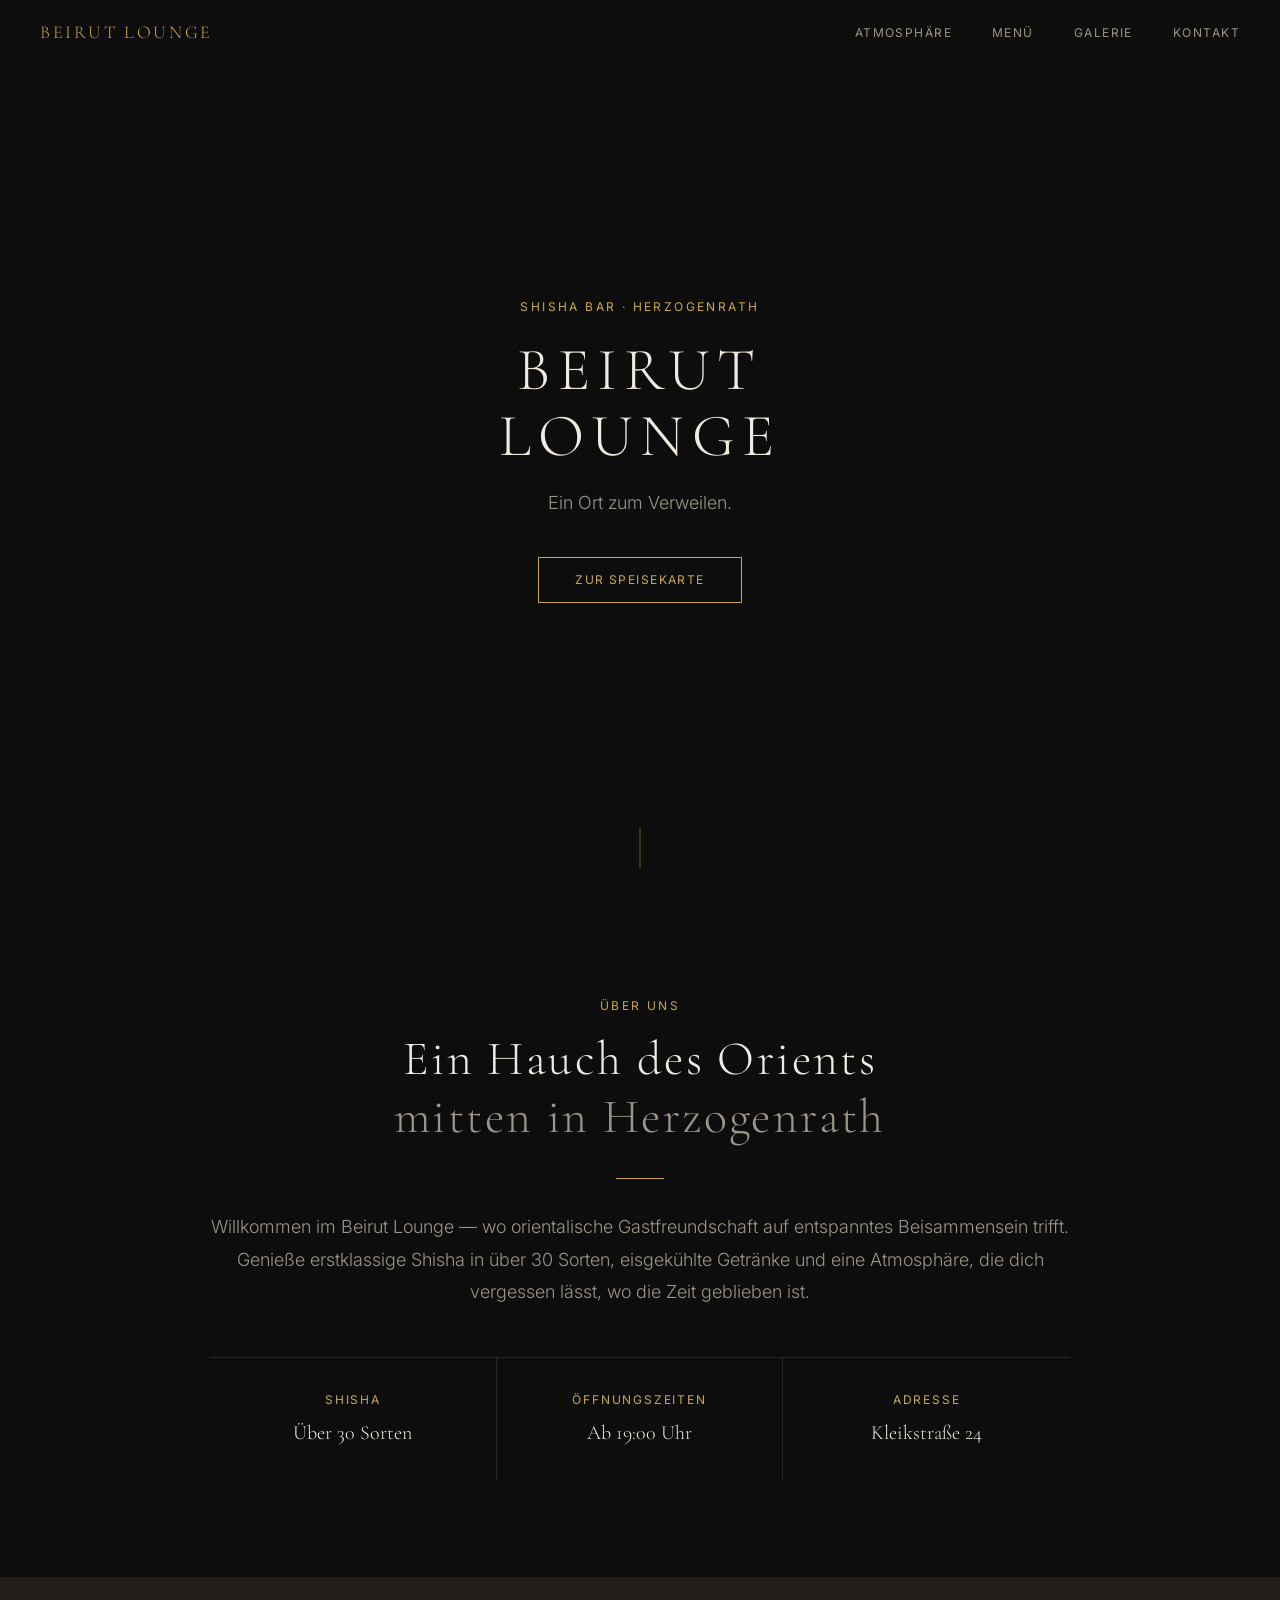
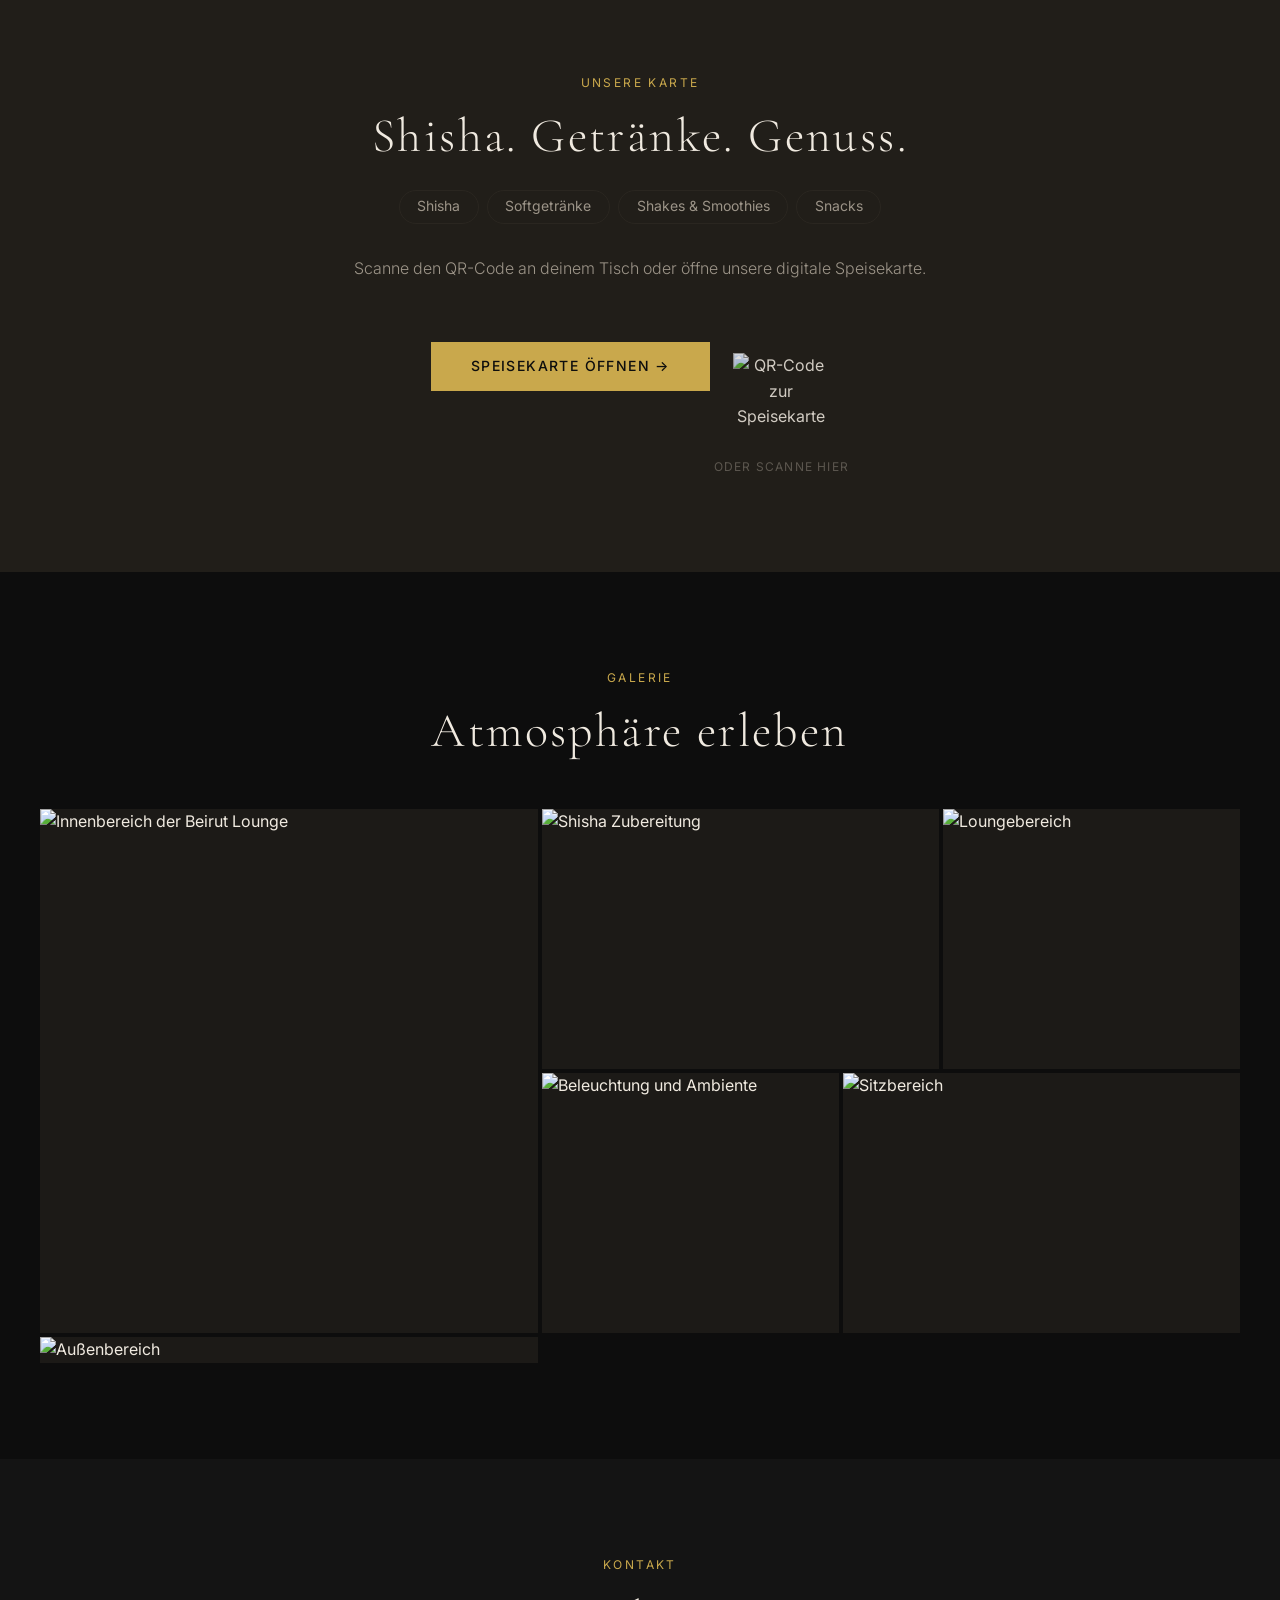
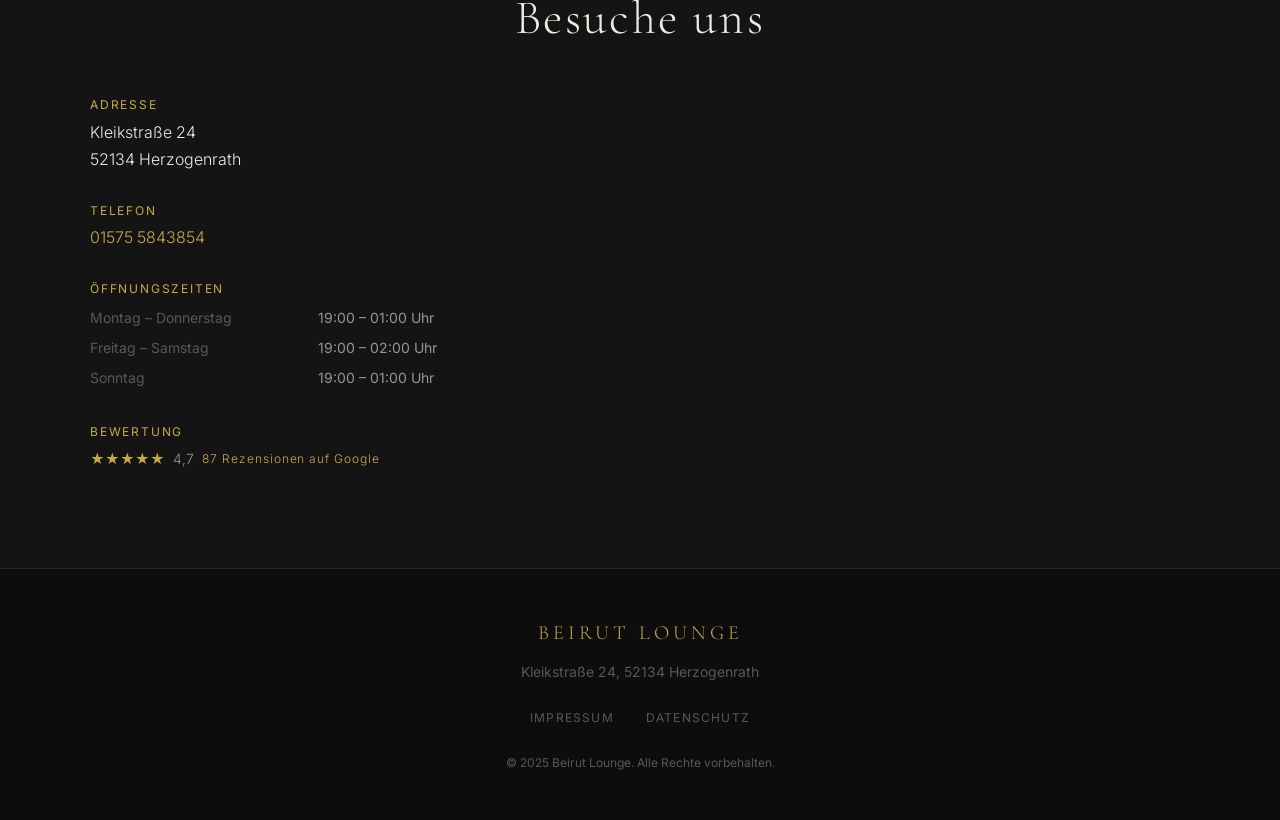
==== index.html @ f6200b84 "Initial commit: Beirut Lounge website" ====
<!DOCTYPE html>
<html lang="de">
<head>
  <meta charset="UTF-8">
  <meta name="viewport" content="width=device-width, initial-scale=1.0">
  <title>Beirut Lounge — Shisha Bar Herzogenrath</title>
  <meta name="description" content="Beirut Lounge — Deine Shisha Bar in Herzogenrath. Orientalische Atmosphäre, über 30 Shisha-Sorten. Ab 19:00 Uhr geöffnet.">

  <!-- Open Graph -->
  <meta property="og:title" content="Beirut Lounge — Shisha Bar Herzogenrath">
  <meta property="og:description" content="Orientalische Atmosphäre, Premium Shisha, kalte Getränke. Kleikstraße 24, Herzogenrath.">
  <meta property="og:type" content="website">
  <meta property="og:image" content="assets/images/hero-bg.jpg">

  <!-- Fonts -->
  <link rel="preconnect" href="https://fonts.googleapis.com">
  <link rel="preconnect" href="https://fonts.gstatic.com" crossorigin>
  <link href="https://fonts.googleapis.com/css2?family=Cormorant+Garamond:ital,wght@0,300;0,400;0,600;1,300&family=Inter:wght@300;400;500&display=swap" rel="stylesheet">

  <link rel="stylesheet" href="assets/css/main.css">
</head>
<body>

  <!-- ─── NAVIGATION ─── -->
  <nav class="nav" aria-label="Hauptnavigation">
    <a href="#" class="nav__logo" aria-label="Beirut Lounge – Startseite">Beirut Lounge</a>

    <ul class="nav__links" role="list">
      <li><a href="#atmosphaere">Atmosphäre</a></li>
      <li><a href="#menu-preview">Menü</a></li>
      <li><a href="#galerie">Galerie</a></li>
      <li><a href="#kontakt">Kontakt</a></li>
    </ul>

    <button class="nav__hamburger" aria-label="Menü öffnen" aria-expanded="false">
      <span></span>
      <span></span>
      <span></span>
    </button>
  </nav>

  <!-- Mobile overlay -->
  <div class="nav__overlay" role="dialog" aria-modal="true" aria-label="Navigation">
    <a href="#atmosphaere">Atmosphäre</a>
    <a href="#menu-preview">Menü</a>
    <a href="#galerie">Galerie</a>
    <a href="#kontakt">Kontakt</a>
  </div>

  <main>

    <!-- ─── HERO ─── -->
    <section id="hero" class="hero" aria-label="Willkommen">
      <div class="hero__bg" role="img" aria-label="Atmosphärisches Foto der Beirut Lounge"></div>
      <div class="hero__overlay"></div>

      <div class="hero__content">
        <span class="hero__label">Shisha Bar &middot; Herzogenrath</span>
        <h1 class="hero__title">Beirut<br>Lounge</h1>
        <p class="hero__tagline">Ein Ort zum Verweilen.</p>
        <a href="menu.html" class="btn-ghost">Zur Speisekarte</a>
      </div>

      <div class="hero__scroll" aria-hidden="true"></div>
    </section>

    <!-- ─── ATMOSPHÄRE ─── -->
    <section id="atmosphaere" aria-labelledby="atm-heading">
      <div class="atmosphaere">
        <span class="section-label reveal">Über uns</span>
        <h2 class="section-title reveal" id="atm-heading">
          Ein Hauch des Orients<br>
          <span style="font-weight:300; color: var(--text-secondary);">mitten in Herzogenrath</span>
        </h2>
        <div class="gold-rule reveal"></div>
        <p class="atmosphaere__text reveal">
          Willkommen im Beirut Lounge — wo orientalische Gastfreundschaft auf entspanntes Beisammensein trifft.
          Genieße erstklassige Shisha in über 30 Sorten, eisgekühlte Getränke und eine Atmosphäre,
          die dich vergessen lässt, wo die Zeit geblieben ist.
        </p>

        <div class="pillars">
          <div class="pillar reveal">
            <p class="pillar__title">Shisha</p>
            <p class="pillar__value">Über 30 Sorten</p>
          </div>
          <div class="pillar reveal">
            <p class="pillar__title">Öffnungszeiten</p>
            <p class="pillar__value">Ab 19:00 Uhr</p>
          </div>
          <div class="pillar reveal">
            <p class="pillar__title">Adresse</p>
            <p class="pillar__value">Kleikstraße 24</p>
          </div>
        </div>
      </div>
    </section>

    <!-- ─── MENU PREVIEW ─── -->
    <section id="menu-preview" class="menu-preview" aria-labelledby="menu-heading">
      <span class="section-label reveal">Unsere Karte</span>
      <h2 class="section-title reveal" id="menu-heading">Shisha. Getränke. Genuss.</h2>

      <div class="menu-preview__pills reveal" aria-label="Kategorien">
        <span class="pill">Shisha</span>
        <span class="pill">Softgetränke</span>
        <span class="pill">Shakes &amp; Smoothies</span>
        <span class="pill">Snacks</span>
      </div>

      <p class="menu-preview__sub reveal">
        Scanne den QR-Code an deinem Tisch oder öffne unsere digitale Speisekarte.
      </p>

      <a href="menu.html" class="btn-gold reveal">Speisekarte öffnen &rarr;</a>

      <div class="menu-preview__qr reveal" aria-label="QR-Code zur Speisekarte">
        <img src="qr/menu-qr.png" alt="QR-Code zur Speisekarte" width="96" height="96">
        <span>Oder scanne hier</span>
      </div>
    </section>

    <!-- ─── GALERIE ─── -->
    <section id="galerie" class="galerie" aria-labelledby="gal-heading">
      <span class="section-label reveal">Galerie</span>
      <h2 class="section-title reveal" id="gal-heading">Atmosphäre erleben</h2>

      <div class="gallery-grid reveal">
        <div class="gallery-item">
          <img src="assets/images/gallery-1.jpg" alt="Innenbereich der Beirut Lounge" loading="lazy">
        </div>
        <div class="gallery-item">
          <img src="assets/images/gallery-2.jpg" alt="Shisha Zubereitung" loading="lazy">
        </div>
        <div class="gallery-item">
          <img src="assets/images/gallery-3.jpg" alt="Loungebereich" loading="lazy">
        </div>
        <div class="gallery-item">
          <img src="assets/images/gallery-4.jpg" alt="Beleuchtung und Ambiente" loading="lazy">
        </div>
        <div class="gallery-item">
          <img src="assets/images/gallery-5.jpg" alt="Sitzbereich" loading="lazy">
        </div>
        <div class="gallery-item">
          <img src="assets/images/gallery-6.jpg" alt="Außenbereich" loading="lazy">
        </div>
      </div>
    </section>

    <!-- ─── KONTAKT ─── -->
    <section id="kontakt" class="kontakt" aria-labelledby="kontakt-heading">
      <span class="section-label reveal">Kontakt</span>
      <h2 class="section-title reveal" id="kontakt-heading">Besuche uns</h2>

      <div class="kontakt__inner">

        <div class="kontakt__info">

          <div class="reveal">
            <p class="kontakt__block-label">Adresse</p>
            <p class="kontakt__block-value">
              Kleikstraße 24<br>
              52134 Herzogenrath
            </p>
          </div>

          <div class="reveal">
            <p class="kontakt__block-label">Telefon</p>
            <p class="kontakt__block-value">
              <a href="tel:+4915758843854">01575 5843854</a>
            </p>
          </div>

          <div class="reveal">
            <p class="kontakt__block-label">Öffnungszeiten</p>
            <table class="kontakt__hours-table" aria-label="Öffnungszeiten">
              <tbody>
                <tr><td>Montag – Donnerstag</td><td>19:00 – 01:00 Uhr</td></tr>
                <tr><td>Freitag – Samstag</td><td>19:00 – 02:00 Uhr</td></tr>
                <tr><td>Sonntag</td><td>19:00 – 01:00 Uhr</td></tr>
              </tbody>
            </table>
          </div>

          <div class="reveal">
            <p class="kontakt__block-label">Bewertung</p>
            <p class="kontakt__block-value">
              <span class="rating-badge">
                <span class="stars">★★★★★</span>
                <span>4,7</span>
                <a href="https://maps.google.com/?q=Beirut+Lounge+Herzogenrath" target="_blank" rel="noopener noreferrer"
                   style="font-size: var(--text-xs); letter-spacing: 0.08em;">
                  87 Rezensionen auf Google
                </a>
              </span>
            </p>
          </div>

        </div>

        <div class="kontakt__map-wrapper reveal" aria-label="Google Maps Karte">
          <iframe
            src="https://maps.google.com/maps?q=Kleikstra%C3%9Fe+24,+52134+Herzogenrath&output=embed&z=16"
            title="Beirut Lounge auf Google Maps"
            allowfullscreen
            loading="lazy"
            referrerpolicy="no-referrer-when-downgrade">
          </iframe>
        </div>

      </div>
    </section>

  </main>

  <!-- ─── FOOTER ─── -->
  <footer>
    <p class="footer__logo">Beirut Lounge</p>
    <p class="footer__address">Kleikstraße 24, 52134 Herzogenrath</p>
    <ul class="footer__links">
      <li><a href="impressum.html">Impressum</a></li>
      <li><a href="datenschutz.html">Datenschutz</a></li>
    </ul>
    <p class="footer__copy">&copy; 2025 Beirut Lounge. Alle Rechte vorbehalten.</p>
  </footer>

  <script src="assets/js/main.js"></script>
</body>
</html>
---- assets/css/main.css ----
:root {
  --bg-primary:     #0D0D0D;
  --bg-surface:     #141414;
  --bg-card:        #1C1A17;
  --bg-subtle:      #211E19;
  --accent:         #C9A84C;
  --accent-hover:   #E2BF6A;
  --accent-muted:   #8A6A2A;
  --text-primary:   #F0EAE0;
  --text-secondary: #9C9488;
  --text-muted:     #5C574F;
  --divider:        #2A2620;

  --font-display: 'Cormorant Garamond', serif;
  --font-body:    'Inter', sans-serif;

  --text-xs:   0.75rem;
  --text-sm:   0.875rem;
  --text-base: 1rem;
  --text-lg:   1.125rem;
  --text-xl:   1.25rem;
  --text-2xl:  1.5rem;
  --text-4xl:  2.25rem;
  --text-6xl:  3.75rem;
}

*, *::before, *::after { box-sizing: border-box; margin: 0; padding: 0; }

html { scroll-behavior: smooth; }

body {
  background-color: var(--bg-primary);
  color: var(--text-primary);
  font-family: var(--font-body);
  font-size: var(--text-base);
  line-height: 1.6;
  overflow-x: hidden;
}

img { display: block; max-width: 100%; }
a { color: inherit; text-decoration: none; }

/* ─── NAVIGATION ─── */
.nav {
  position: fixed;
  top: 0; left: 0; right: 0;
  z-index: 50;
  height: 64px;
  display: flex;
  align-items: center;
  justify-content: space-between;
  padding: 0 2.5rem;
  transition: background 0.3s ease, backdrop-filter 0.3s ease;
}

.nav.scrolled {
  background: rgba(13, 13, 13, 0.92);
  backdrop-filter: blur(8px);
  -webkit-backdrop-filter: blur(8px);
}

.nav__logo {
  font-family: var(--font-display);
  font-size: var(--text-lg);
  font-weight: 300;
  letter-spacing: 0.15em;
  text-transform: uppercase;
  color: var(--accent);
}

.nav__links {
  display: flex;
  gap: 2.5rem;
  list-style: none;
}

.nav__links a {
  font-size: var(--text-xs);
  letter-spacing: 0.12em;
  text-transform: uppercase;
  color: var(--text-secondary);
  transition: color 0.2s ease;
}

.nav__links a:hover { color: var(--accent); }

.nav__hamburger {
  display: none;
  flex-direction: column;
  gap: 5px;
  cursor: pointer;
  background: none;
  border: none;
  padding: 4px;
}

.nav__hamburger span {
  display: block;
  width: 24px;
  height: 1.5px;
  background: var(--text-primary);
  transition: transform 0.3s ease, opacity 0.3s ease;
}

.nav__hamburger.is-open span:nth-child(1) { transform: translateY(6.5px) rotate(45deg); }
.nav__hamburger.is-open span:nth-child(2) { opacity: 0; }
.nav__hamburger.is-open span:nth-child(3) { transform: translateY(-6.5px) rotate(-45deg); }

/* Mobile overlay */
.nav__overlay {
  position: fixed;
  inset: 0;
  background: var(--bg-primary);
  z-index: 40;
  display: flex;
  flex-direction: column;
  align-items: center;
  justify-content: center;
  gap: 2.5rem;
  transform: translateX(100%);
  transition: transform 0.35s ease;
}

.nav__overlay.is-open { transform: translateX(0); }

.nav__overlay a {
  font-family: var(--font-display);
  font-size: var(--text-4xl);
  font-weight: 300;
  letter-spacing: 0.08em;
  color: var(--text-primary);
  transition: color 0.2s ease;
}

.nav__overlay a:hover { color: var(--accent); }

/* ─── HERO ─── */
.hero {
  position: relative;
  min-height: 100svh;
  display: flex;
  align-items: center;
  justify-content: center;
  text-align: center;
  overflow: hidden;
}

.hero__bg {
  position: absolute;
  inset: 0;
  background-image: url('../images/hero-bg.jpg');
  background-size: cover;
  background-position: center;
  background-attachment: fixed;
}

.hero__overlay {
  position: absolute;
  inset: 0;
  background: linear-gradient(
    to bottom,
    rgba(13,13,13,0.25) 0%,
    rgba(13,13,13,0.65) 60%,
    #0D0D0D 100%
  );
}

.hero__content {
  position: relative;
  z-index: 1;
  padding: 0 1.5rem;
}

.hero__label {
  display: block;
  font-size: var(--text-xs);
  letter-spacing: 0.2em;
  text-transform: uppercase;
  color: var(--accent);
  margin-bottom: 1.25rem;
  animation: fadeUp 0.8s ease both;
}

.hero__title {
  font-family: var(--font-display);
  font-size: clamp(3rem, 10vw, var(--text-6xl));
  font-weight: 300;
  letter-spacing: 0.12em;
  text-transform: uppercase;
  color: var(--text-primary);
  line-height: 1.1;
  margin-bottom: 1.25rem;
  animation: fadeUp 0.8s 0.1s ease both;
}

.hero__tagline {
  font-size: var(--text-lg);
  font-weight: 300;
  color: var(--text-secondary);
  margin-bottom: 2.5rem;
  animation: fadeUp 0.8s 0.2s ease both;
}

.btn-ghost {
  display: inline-block;
  border: 1px solid var(--accent);
  color: var(--accent);
  background: transparent;
  padding: 0.75rem 2.25rem;
  font-size: var(--text-xs);
  letter-spacing: 0.12em;
  text-transform: uppercase;
  font-family: var(--font-body);
  cursor: pointer;
  transition: background 0.3s ease, color 0.3s ease;
  animation: fadeUp 0.8s 0.3s ease both;
}

.btn-ghost:hover {
  background: var(--accent);
  color: var(--bg-primary);
}

.hero__scroll {
  position: absolute;
  bottom: 2rem;
  left: 50%;
  transform: translateX(-50%);
  display: flex;
  flex-direction: column;
  align-items: center;
  gap: 0.5rem;
  opacity: 0.45;
  animation: bounce 1.5s ease infinite;
}

.hero__scroll::before {
  content: '';
  display: block;
  width: 1px;
  height: 40px;
  background: var(--accent);
}

/* ─── SECTION COMMON ─── */
section { padding: 6rem 1.5rem; }

.section-label {
  display: block;
  font-size: var(--text-xs);
  letter-spacing: 0.2em;
  text-transform: uppercase;
  color: var(--accent);
  margin-bottom: 1rem;
  text-align: center;
}

.section-title {
  font-family: var(--font-display);
  font-size: clamp(2rem, 5vw, 3rem);
  font-weight: 300;
  letter-spacing: 0.05em;
  line-height: 1.2;
  color: var(--text-primary);
  text-align: center;
}

.gold-rule {
  width: 48px;
  height: 1px;
  background: var(--accent);
  margin: 2rem auto;
}

/* ─── SCROLL REVEAL ─── */
.reveal {
  opacity: 0;
  transform: translateY(24px);
  transition: opacity 0.6s ease, transform 0.6s ease;
}
.reveal.visible {
  opacity: 1;
  transform: none;
}

/* ─── ATMOSPHÄRE ─── */
.atmosphaere { max-width: 860px; margin: 0 auto; }

.atmosphaere__text {
  font-size: var(--text-lg);
  font-weight: 300;
  color: var(--text-secondary);
  text-align: center;
  line-height: 1.8;
  margin-bottom: 3rem;
}

.pillars {
  display: grid;
  grid-template-columns: repeat(3, 1fr);
  gap: 0;
  border-top: 1px solid var(--divider);
  margin-top: 1rem;
}

.pillar {
  padding: 2rem 1.5rem;
  border-right: 1px solid var(--divider);
  text-align: center;
}
.pillar:last-child { border-right: none; }

.pillar__title {
  font-size: var(--text-xs);
  letter-spacing: 0.15em;
  text-transform: uppercase;
  color: var(--accent);
  margin-bottom: 0.5rem;
}

.pillar__value {
  font-family: var(--font-display);
  font-size: var(--text-xl);
  font-weight: 300;
  color: var(--text-primary);
}

/* ─── MENU PREVIEW ─── */
.menu-preview {
  background: var(--bg-subtle);
  text-align: center;
}

.menu-preview__pills {
  display: flex;
  flex-wrap: wrap;
  justify-content: center;
  gap: 0.5rem;
  margin: 1.5rem 0 2rem;
}

.pill {
  display: inline-flex;
  border: 1px solid var(--divider);
  border-radius: 999px;
  padding: 0.3rem 1.1rem;
  font-size: var(--text-sm);
  color: var(--text-secondary);
  font-family: var(--font-body);
}

.menu-preview__sub {
  font-size: var(--text-base);
  color: var(--text-secondary);
  margin-bottom: 2rem;
  font-weight: 300;
}

.btn-gold {
  display: inline-block;
  background: var(--accent);
  color: var(--bg-primary);
  padding: 0.85rem 2.5rem;
  font-size: var(--text-sm);
  letter-spacing: 0.1em;
  text-transform: uppercase;
  font-weight: 500;
  font-family: var(--font-body);
  cursor: pointer;
  transition: background 0.3s ease;
}

.btn-gold:hover { background: var(--accent-hover); }

.menu-preview__qr {
  margin-top: 2.5rem;
  display: inline-flex;
  flex-direction: column;
  align-items: center;
  gap: 0.5rem;
}

.menu-preview__qr img {
  width: 96px;
  height: 96px;
  opacity: 0.85;
}

.menu-preview__qr span {
  font-size: var(--text-xs);
  letter-spacing: 0.1em;
  text-transform: uppercase;
  color: var(--text-muted);
}

/* ─── GALERIE ─── */
.galerie { background: var(--bg-primary); }

.gallery-grid {
  display: grid;
  grid-template-columns: repeat(12, 1fr);
  grid-template-rows: 260px 260px;
  gap: 4px;
  margin-top: 3rem;
  max-width: 1200px;
  margin-left: auto;
  margin-right: auto;
}

.gallery-item {
  overflow: hidden;
  background: var(--bg-card);
}

.gallery-item img {
  width: 100%;
  height: 100%;
  object-fit: cover;
  transition: filter 0.4s ease, transform 0.5s ease;
}

.gallery-item:hover img {
  filter: brightness(0.6);
  transform: scale(1.03);
}

.gallery-item:nth-child(1) { grid-column: span 5; grid-row: span 2; }
.gallery-item:nth-child(2) { grid-column: span 4; }
.gallery-item:nth-child(3) { grid-column: span 3; }
.gallery-item:nth-child(4) { grid-column: span 3; }
.gallery-item:nth-child(5) { grid-column: span 4; }
.gallery-item:nth-child(6) { grid-column: span 5; }

/* ─── KONTAKT ─── */
.kontakt { background: var(--bg-surface); }

.kontakt__inner {
  display: grid;
  grid-template-columns: 1fr 1fr;
  gap: 4rem;
  max-width: 1100px;
  margin: 0 auto;
  margin-top: 3rem;
}

.kontakt__info {
  display: flex;
  flex-direction: column;
  gap: 1.75rem;
}

.kontakt__block-label {
  font-size: var(--text-xs);
  letter-spacing: 0.15em;
  text-transform: uppercase;
  color: var(--accent);
  margin-bottom: 0.25rem;
}

.kontakt__block-value {
  font-size: var(--text-base);
  color: var(--text-primary);
  font-weight: 300;
  line-height: 1.7;
}

.kontakt__block-value a {
  color: var(--accent);
  transition: color 0.2s ease;
}
.kontakt__block-value a:hover { color: var(--accent-hover); }

.kontakt__hours-table {
  width: 100%;
  border-collapse: collapse;
}

.kontakt__hours-table td {
  padding: 0.25rem 0;
  font-size: var(--text-sm);
  color: var(--text-secondary);
}

.kontakt__hours-table td:first-child {
  color: var(--text-muted);
  width: 44%;
}

.rating-badge {
  display: inline-flex;
  align-items: center;
  gap: 0.5rem;
  font-size: var(--text-sm);
  color: var(--text-secondary);
}

.rating-badge .stars { color: var(--accent); }

.kontakt__map-wrapper {
  position: relative;
  padding-bottom: 65%;
  overflow: hidden;
}

.kontakt__map-wrapper iframe {
  position: absolute;
  inset: 0;
  width: 100%;
  height: 100%;
  border: 0;
  filter: grayscale(80%) brightness(0.6) contrast(1.1);
}

/* ─── FOOTER ─── */
footer {
  background: var(--bg-primary);
  border-top: 1px solid var(--divider);
  padding: 3rem 1.5rem;
  text-align: center;
}

.footer__logo {
  font-family: var(--font-display);
  font-size: var(--text-xl);
  font-weight: 300;
  letter-spacing: 0.2em;
  text-transform: uppercase;
  color: var(--accent);
  margin-bottom: 0.75rem;
}

.footer__address {
  font-size: var(--text-sm);
  color: var(--text-muted);
  margin-bottom: 1.25rem;
}

.footer__links {
  display: flex;
  justify-content: center;
  gap: 2rem;
  list-style: none;
  margin-bottom: 1.5rem;
}

.footer__links a {
  font-size: var(--text-xs);
  letter-spacing: 0.1em;
  text-transform: uppercase;
  color: var(--text-muted);
  transition: color 0.2s ease;
}

.footer__links a:hover { color: var(--text-secondary); }

.footer__copy {
  font-size: var(--text-xs);
  color: var(--text-muted);
}

/* ─── ANIMATIONS ─── */
@keyframes fadeUp {
  from { opacity: 0; transform: translateY(20px); }
  to   { opacity: 1; transform: translateY(0); }
}

@keyframes bounce {
  0%, 100% { transform: translateX(-50%) translateY(0); }
  50%       { transform: translateX(-50%) translateY(-8px); }
}

/* ─── RESPONSIVE ─── */
@media (max-width: 1024px) {
  .gallery-grid {
    grid-template-columns: 1fr 1fr;
    grid-template-rows: auto;
  }
  .gallery-item:nth-child(n) {
    grid-column: span 1;
    grid-row: span 1;
    height: 220px;
  }
  .gallery-item:nth-child(1) { grid-column: span 2; height: 280px; }
}

@media (max-width: 768px) {
  .nav { padding: 0 1.25rem; height: 56px; }
  .nav__links { display: none; }
  .nav__hamburger { display: flex; }

  section { padding: 4.5rem 1.25rem; }

  .pillars {
    grid-template-columns: 1fr;
  }
  .pillar { border-right: none; border-bottom: 1px solid var(--divider); }
  .pillar:last-child { border-bottom: none; }

  .kontakt__inner {
    grid-template-columns: 1fr;
    gap: 2.5rem;
  }

  .kontakt__map-wrapper { padding-bottom: 56.25%; }

  .gallery-grid {
    grid-template-columns: 1fr;
    grid-template-rows: auto;
    gap: 3px;
  }
  .gallery-item:nth-child(n) {
    grid-column: span 1;
    height: 240px;
  }

  .hero__bg { background-attachment: scroll; }
}

@media (max-width: 480px) {
  .hero__title { letter-spacing: 0.08em; }
  .footer__links { gap: 1.25rem; }
}
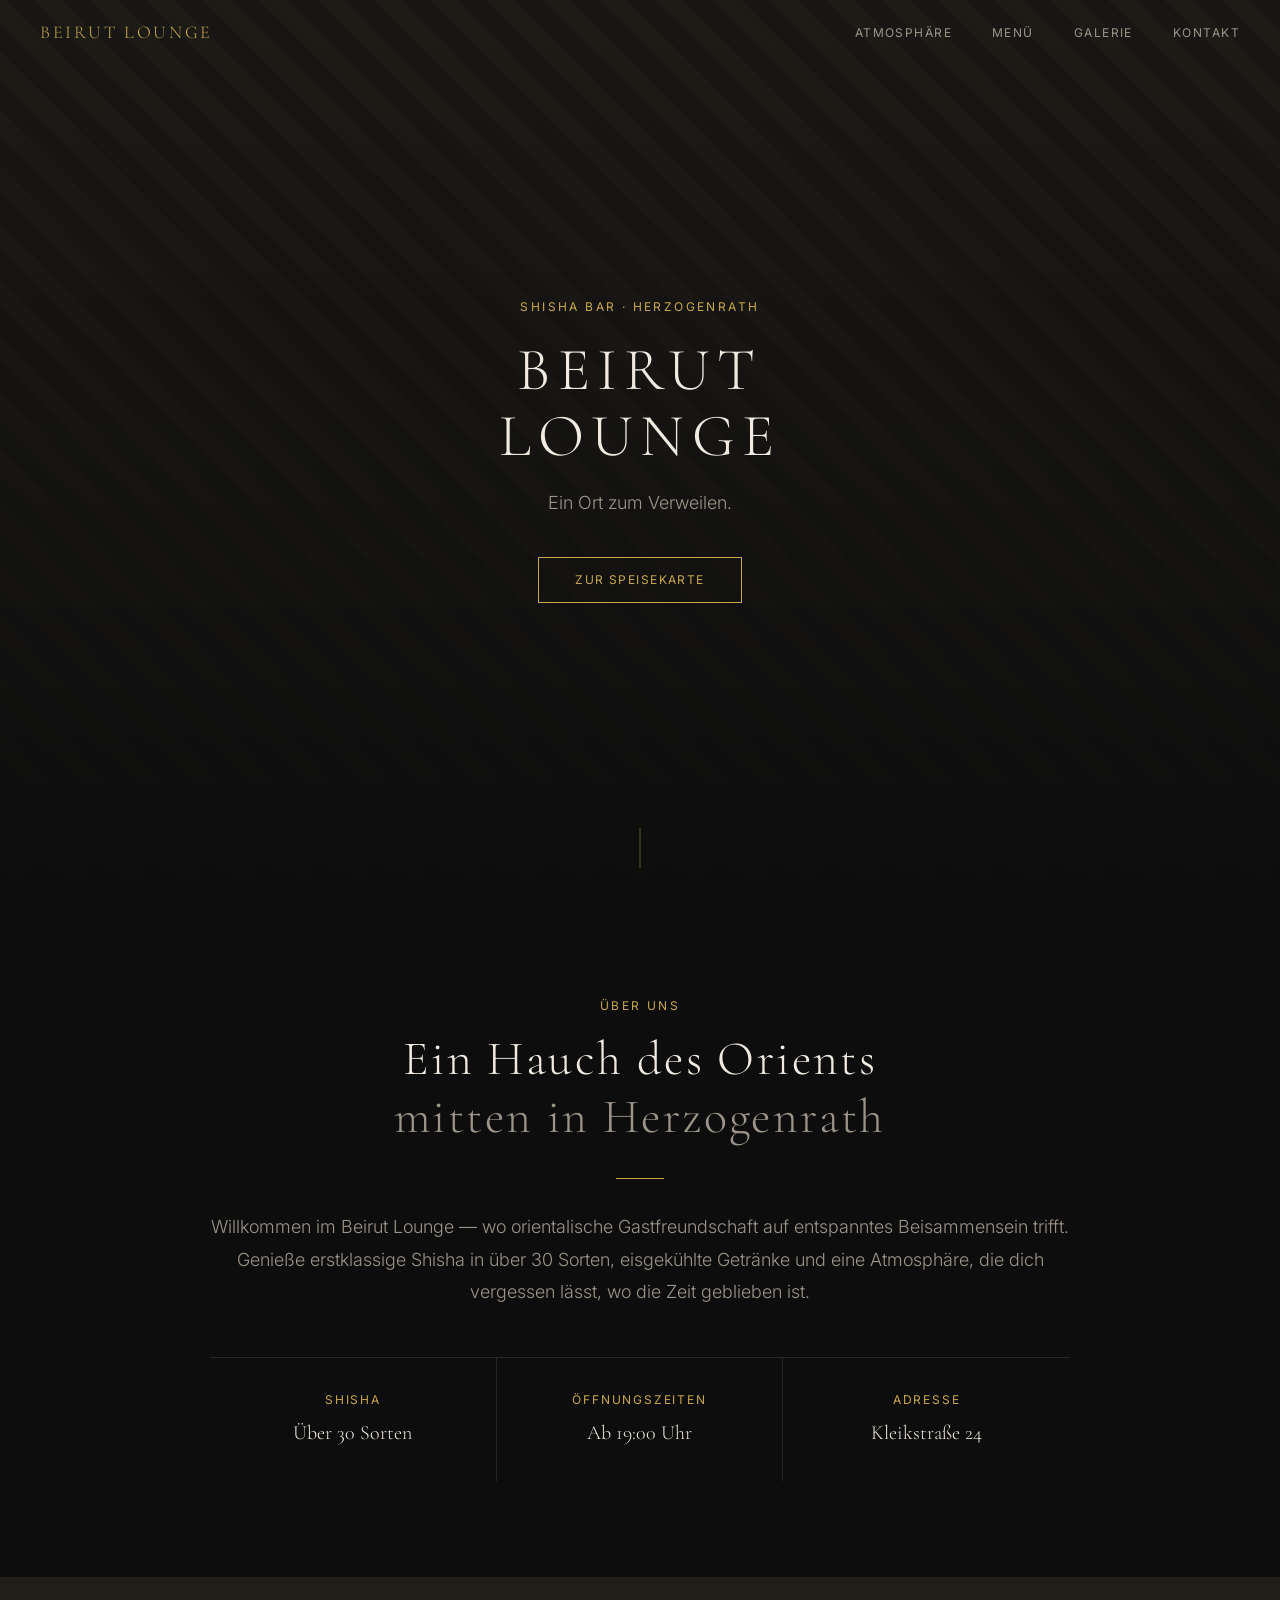
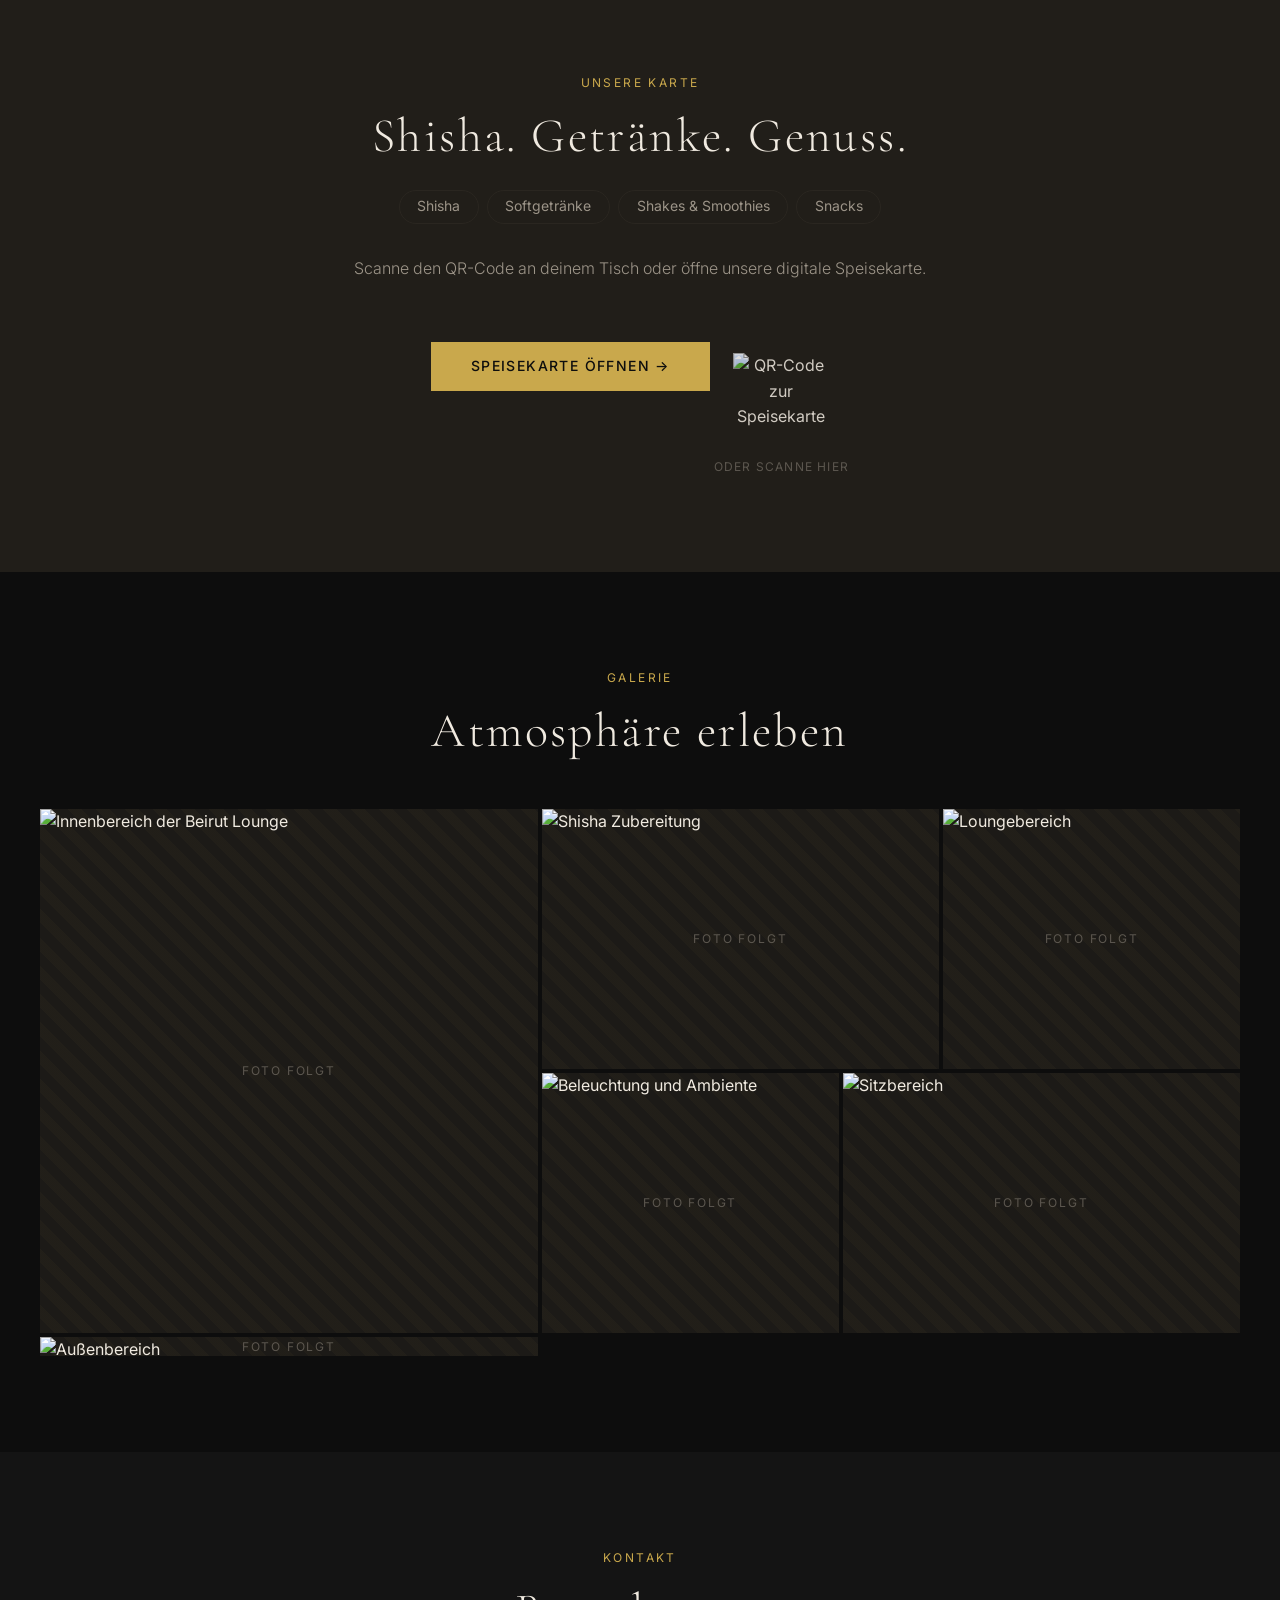
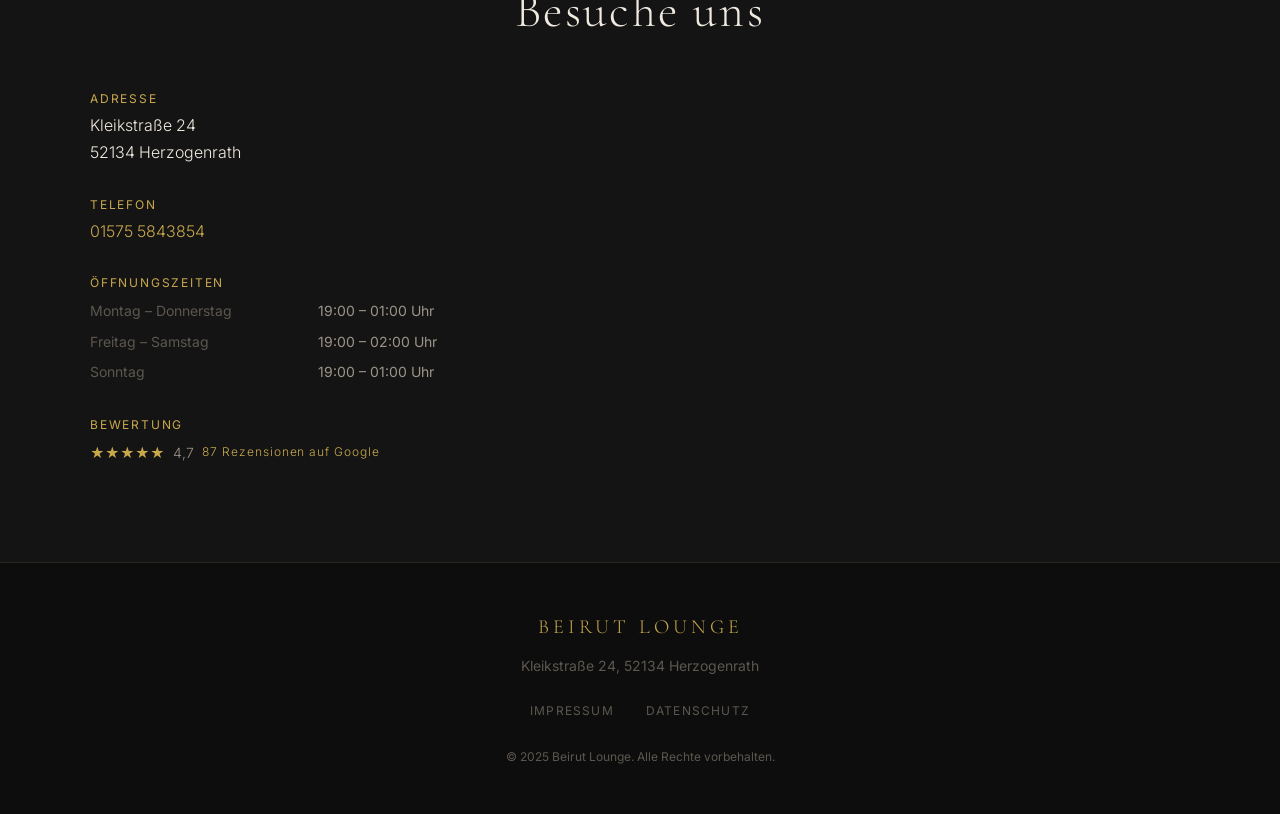
==== commit c7cd75cc: "Remove GIT-Download folder, add image placeholders" ====
--- a/index.html
+++ b/index.html
@@ -51,7 +51,9 @@
 
     <!-- ─── HERO ─── -->
     <section id="hero" class="hero" aria-label="Willkommen">
-      <div class="hero__bg" role="img" aria-label="Atmosphärisches Foto der Beirut Lounge"></div>
+      <div class="hero__bg" role="img" aria-label="Atmosphärisches Foto der Beirut Lounge">
+        <div style="position:absolute;inset:0;background:repeating-linear-gradient(45deg,transparent,transparent 20px,rgba(201,168,76,0.04) 20px,rgba(201,168,76,0.04) 40px);"></div>
+      </div>
       <div class="hero__overlay"></div>
 
       <div class="hero__content">
--- a/assets/css/main.css
+++ b/assets/css/main.css
@@ -134,6 +134,42 @@
 
 .nav__overlay a:hover { color: var(--accent); }
 
+/* ─── IMAGE PLACEHOLDERS ─── */
+.img-placeholder {
+  background: var(--bg-card);
+  display: flex;
+  align-items: center;
+  justify-content: center;
+  width: 100%;
+  height: 100%;
+  position: relative;
+  overflow: hidden;
+}
+
+.img-placeholder::before {
+  content: '';
+  position: absolute;
+  inset: 0;
+  background: repeating-linear-gradient(
+    45deg,
+    transparent,
+    transparent 10px,
+    rgba(201,168,76,0.03) 10px,
+    rgba(201,168,76,0.03) 20px
+  );
+}
+
+.img-placeholder::after {
+  content: 'Foto folgt';
+  font-size: var(--text-xs);
+  letter-spacing: 0.15em;
+  text-transform: uppercase;
+  color: var(--text-muted);
+  font-family: var(--font-body);
+  position: relative;
+  z-index: 1;
+}
+
 /* ─── HERO ─── */
 .hero {
   position: relative;
@@ -152,6 +188,7 @@
   background-size: cover;
   background-position: center;
   background-attachment: fixed;
+  background-color: var(--bg-card);
 }
 
 .hero__overlay {
@@ -410,6 +447,34 @@
 .gallery-item {
   overflow: hidden;
   background: var(--bg-card);
+  display: flex;
+  align-items: center;
+  justify-content: center;
+  position: relative;
+}
+
+.gallery-item::before {
+  content: '';
+  position: absolute;
+  inset: 0;
+  background: repeating-linear-gradient(
+    45deg,
+    transparent,
+    transparent 10px,
+    rgba(201,168,76,0.03) 10px,
+    rgba(201,168,76,0.03) 20px
+  );
+}
+
+.gallery-item::after {
+  content: 'Foto folgt';
+  font-size: var(--text-xs);
+  letter-spacing: 0.15em;
+  text-transform: uppercase;
+  color: var(--text-muted);
+  font-family: var(--font-body);
+  position: relative;
+  z-index: 1;
 }
 
 .gallery-item img {
@@ -417,6 +482,9 @@
   height: 100%;
   object-fit: cover;
   transition: filter 0.4s ease, transform 0.5s ease;
+  position: absolute;
+  inset: 0;
+  z-index: 2;
 }
 
 .gallery-item:hover img {
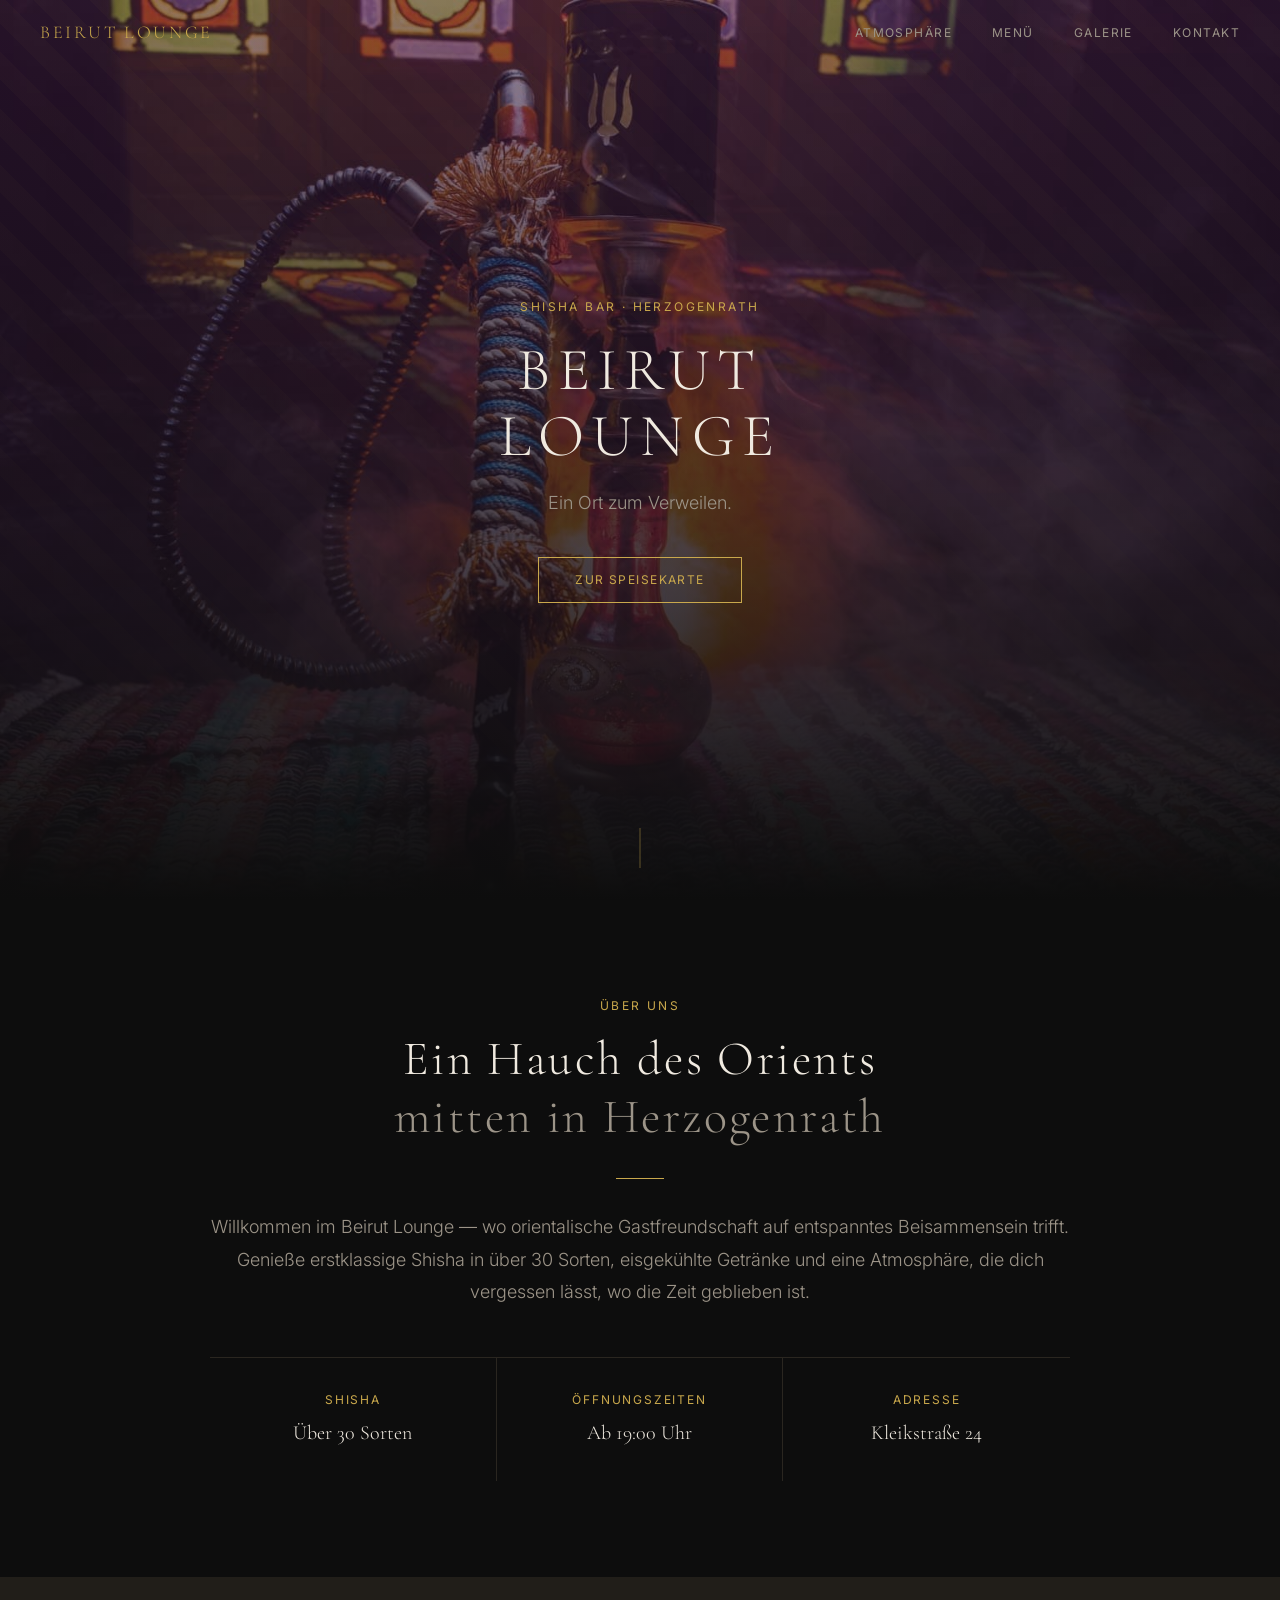
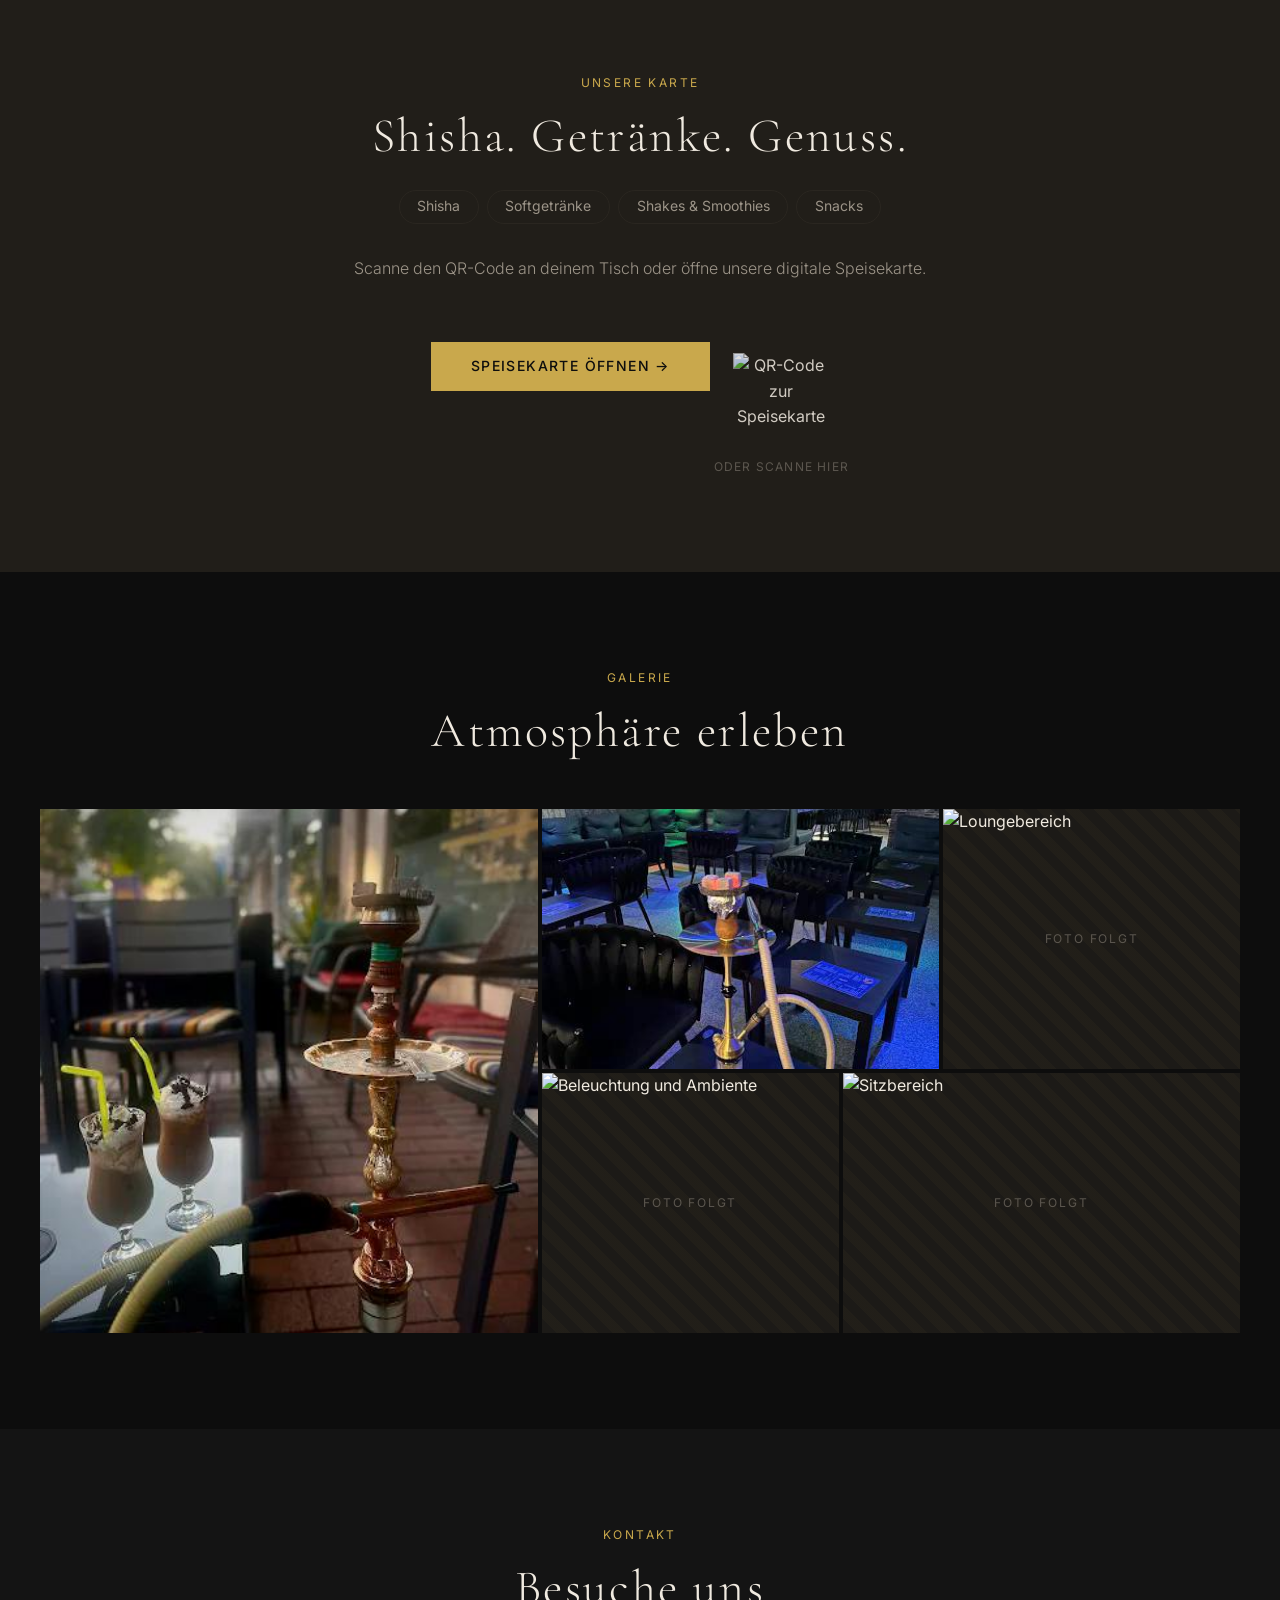
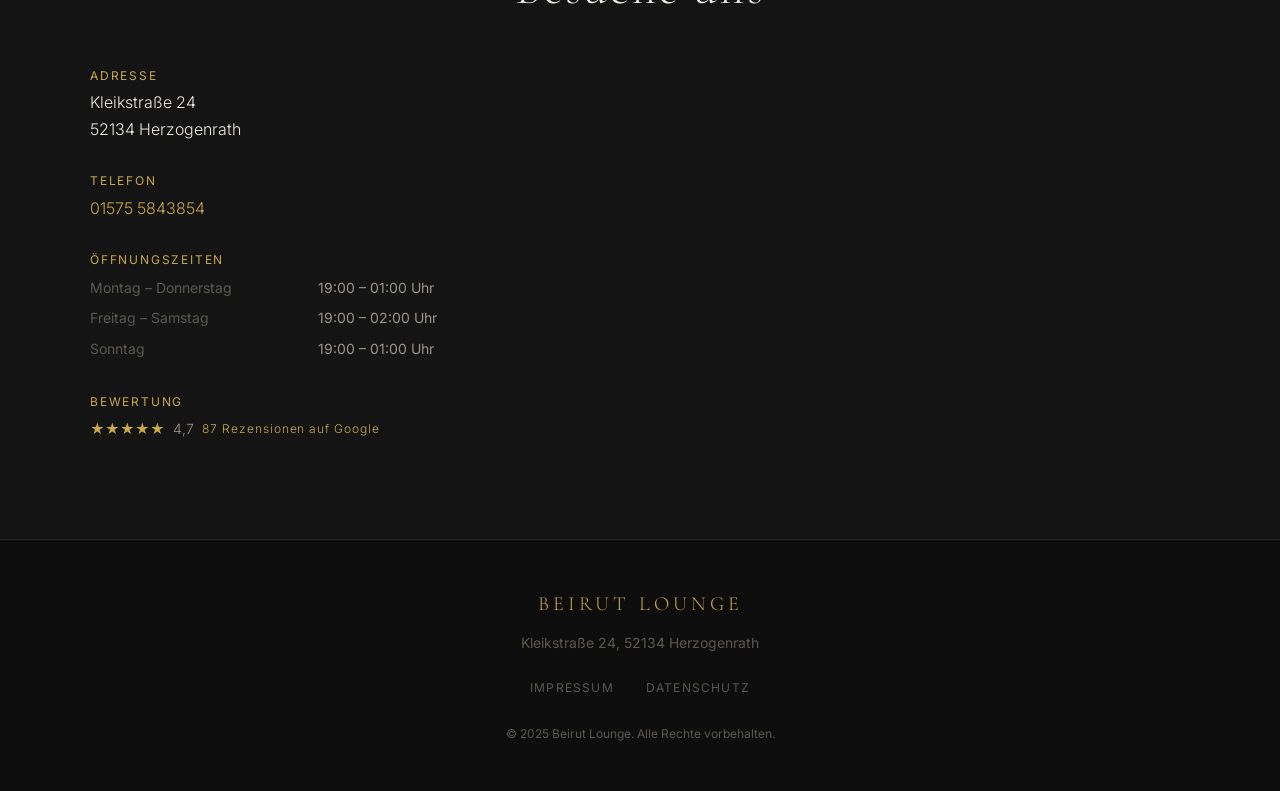
==== commit 40c5f8a6: "Galerie: gallery-6 entfernen, Bilder aktualisiert - gallery-6 aus HTML und Repository entfernt - gal" ====
--- a/index.html
+++ b/index.html
@@ -143,9 +143,6 @@
         <div class="gallery-item">
           <img src="assets/images/gallery-5.jpg" alt="Sitzbereich" loading="lazy">
         </div>
-        <div class="gallery-item">
-          <img src="assets/images/gallery-6.jpg" alt="Außenbereich" loading="lazy">
-        </div>
       </div>
     </section>
 
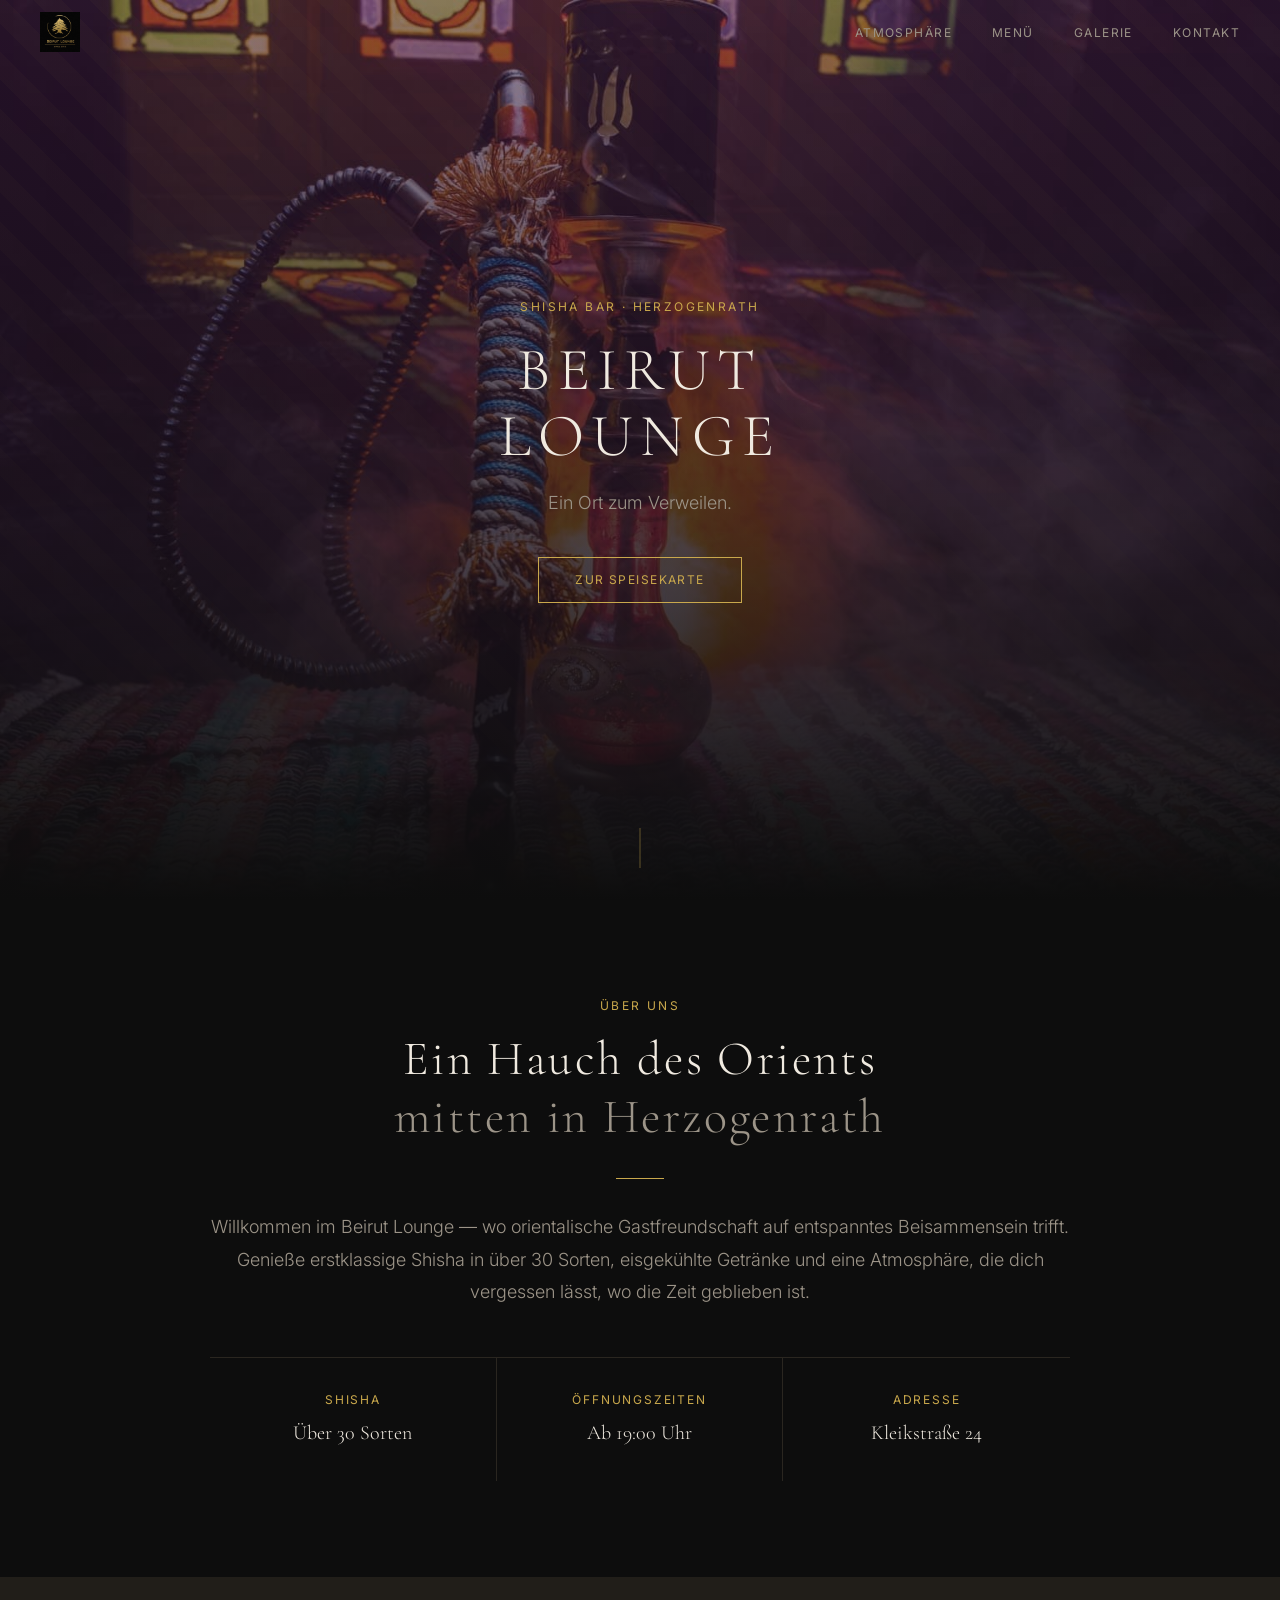
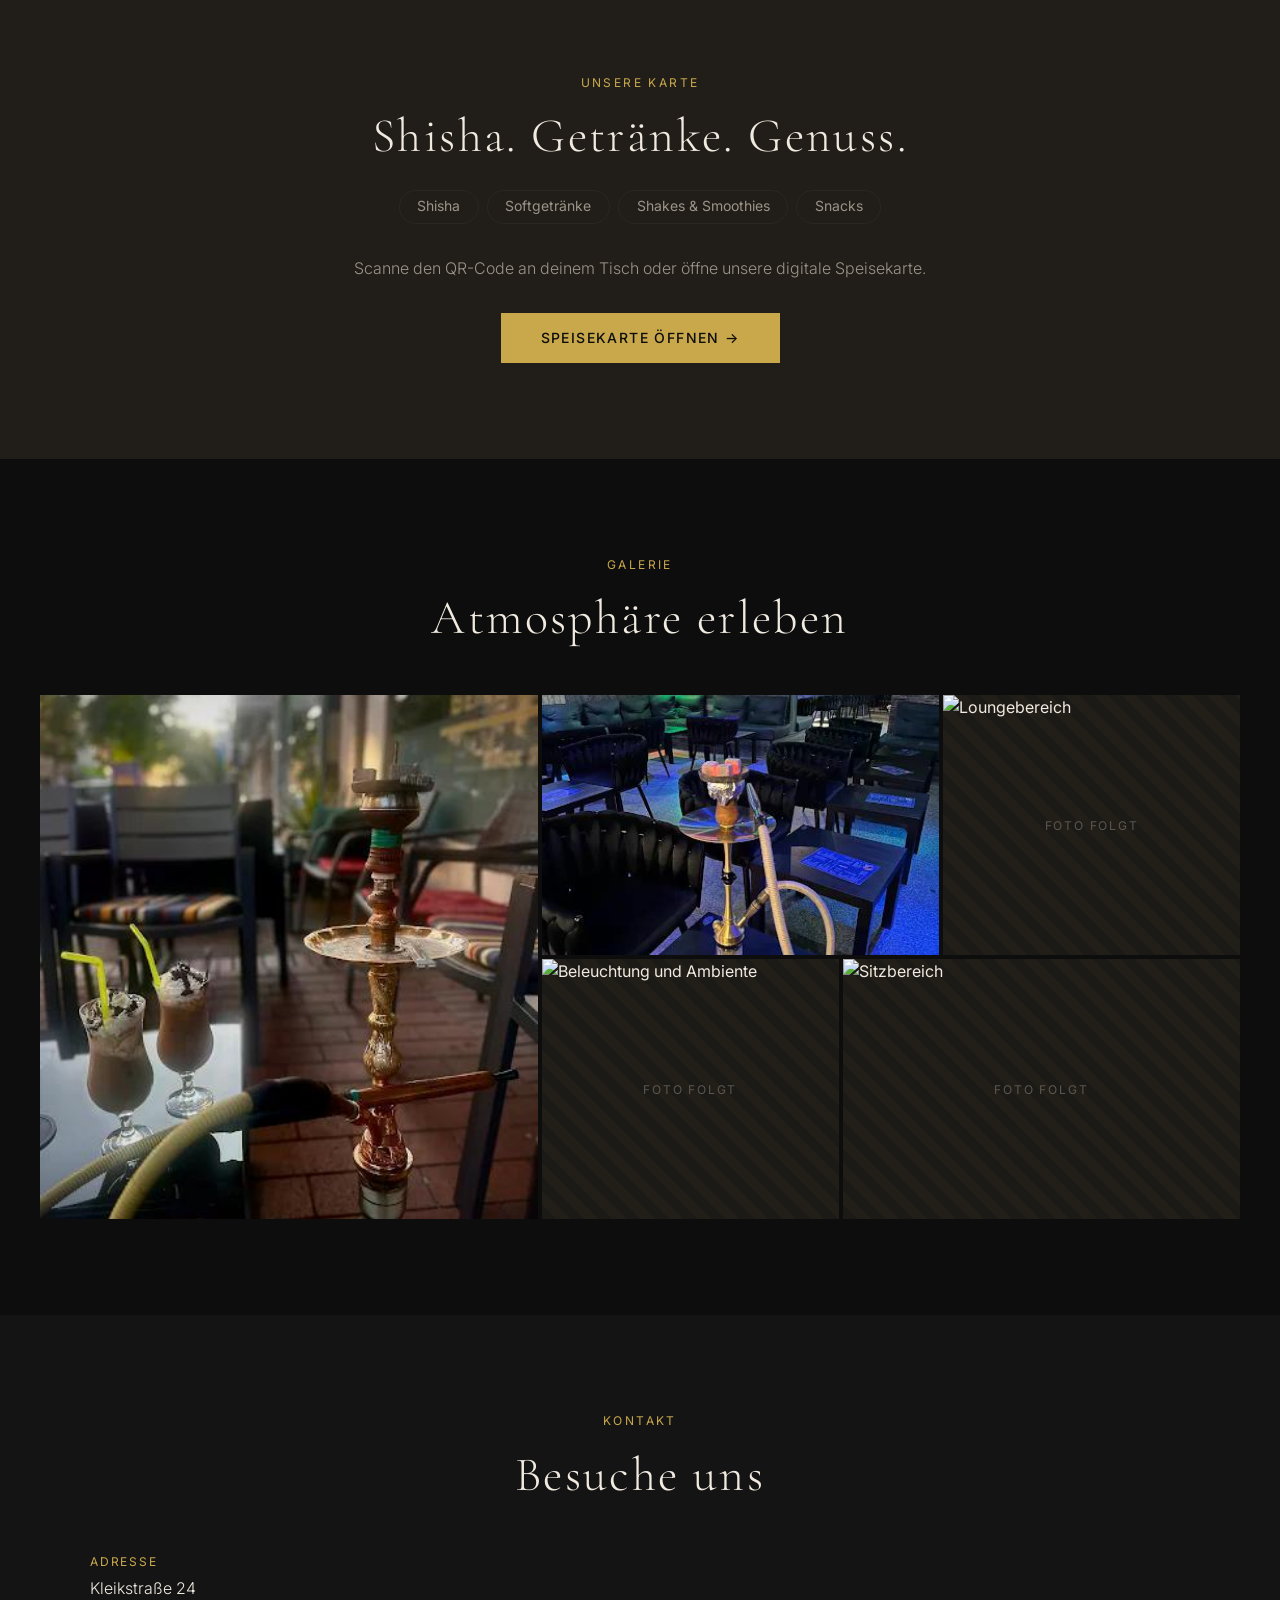
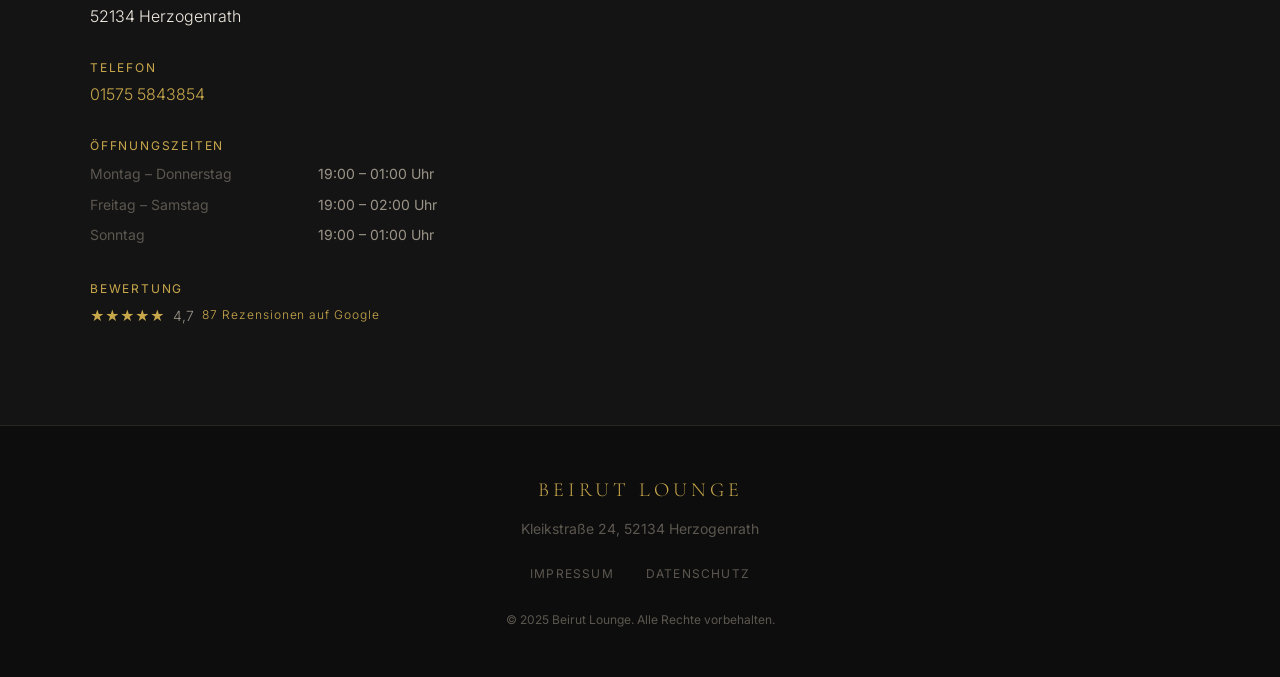
==== commit 8b951a57: "Logo einbinden: SVG-Logo ersetzt Text-Schriftzug auf allen Seiten - Nav, Speisekarte-Header, Impress" ====
--- a/index.html
+++ b/index.html
@@ -23,7 +23,9 @@
 
   <!-- ─── NAVIGATION ─── -->
   <nav class="nav" aria-label="Hauptnavigation">
-    <a href="#" class="nav__logo" aria-label="Beirut Lounge – Startseite">Beirut Lounge</a>
+    <a href="#" class="nav__logo" aria-label="Beirut Lounge – Startseite">
+      <img src="assets/images/Logo.svg" alt="Beirut Lounge" class="nav__logo-img">
+    </a>
 
     <ul class="nav__links" role="list">
       <li><a href="#atmosphaere">Atmosphäre</a></li>
@@ -116,10 +118,6 @@
 
       <a href="menu.html" class="btn-gold reveal">Speisekarte öffnen &rarr;</a>
 
-      <div class="menu-preview__qr reveal" aria-label="QR-Code zur Speisekarte">
-        <img src="qr/menu-qr.png" alt="QR-Code zur Speisekarte" width="96" height="96">
-        <span>Oder scanne hier</span>
-      </div>
     </section>
 
     <!-- ─── GALERIE ─── -->
--- a/assets/css/main.css
+++ b/assets/css/main.css
@@ -60,12 +60,13 @@
 }
 
 .nav__logo {
-  font-family: var(--font-display);
-  font-size: var(--text-lg);
-  font-weight: 300;
-  letter-spacing: 0.15em;
-  text-transform: uppercase;
-  color: var(--accent);
+  display: flex;
+  align-items: center;
+}
+
+.nav__logo-img {
+  height: 40px;
+  width: auto;
 }
 
 .nav__links {
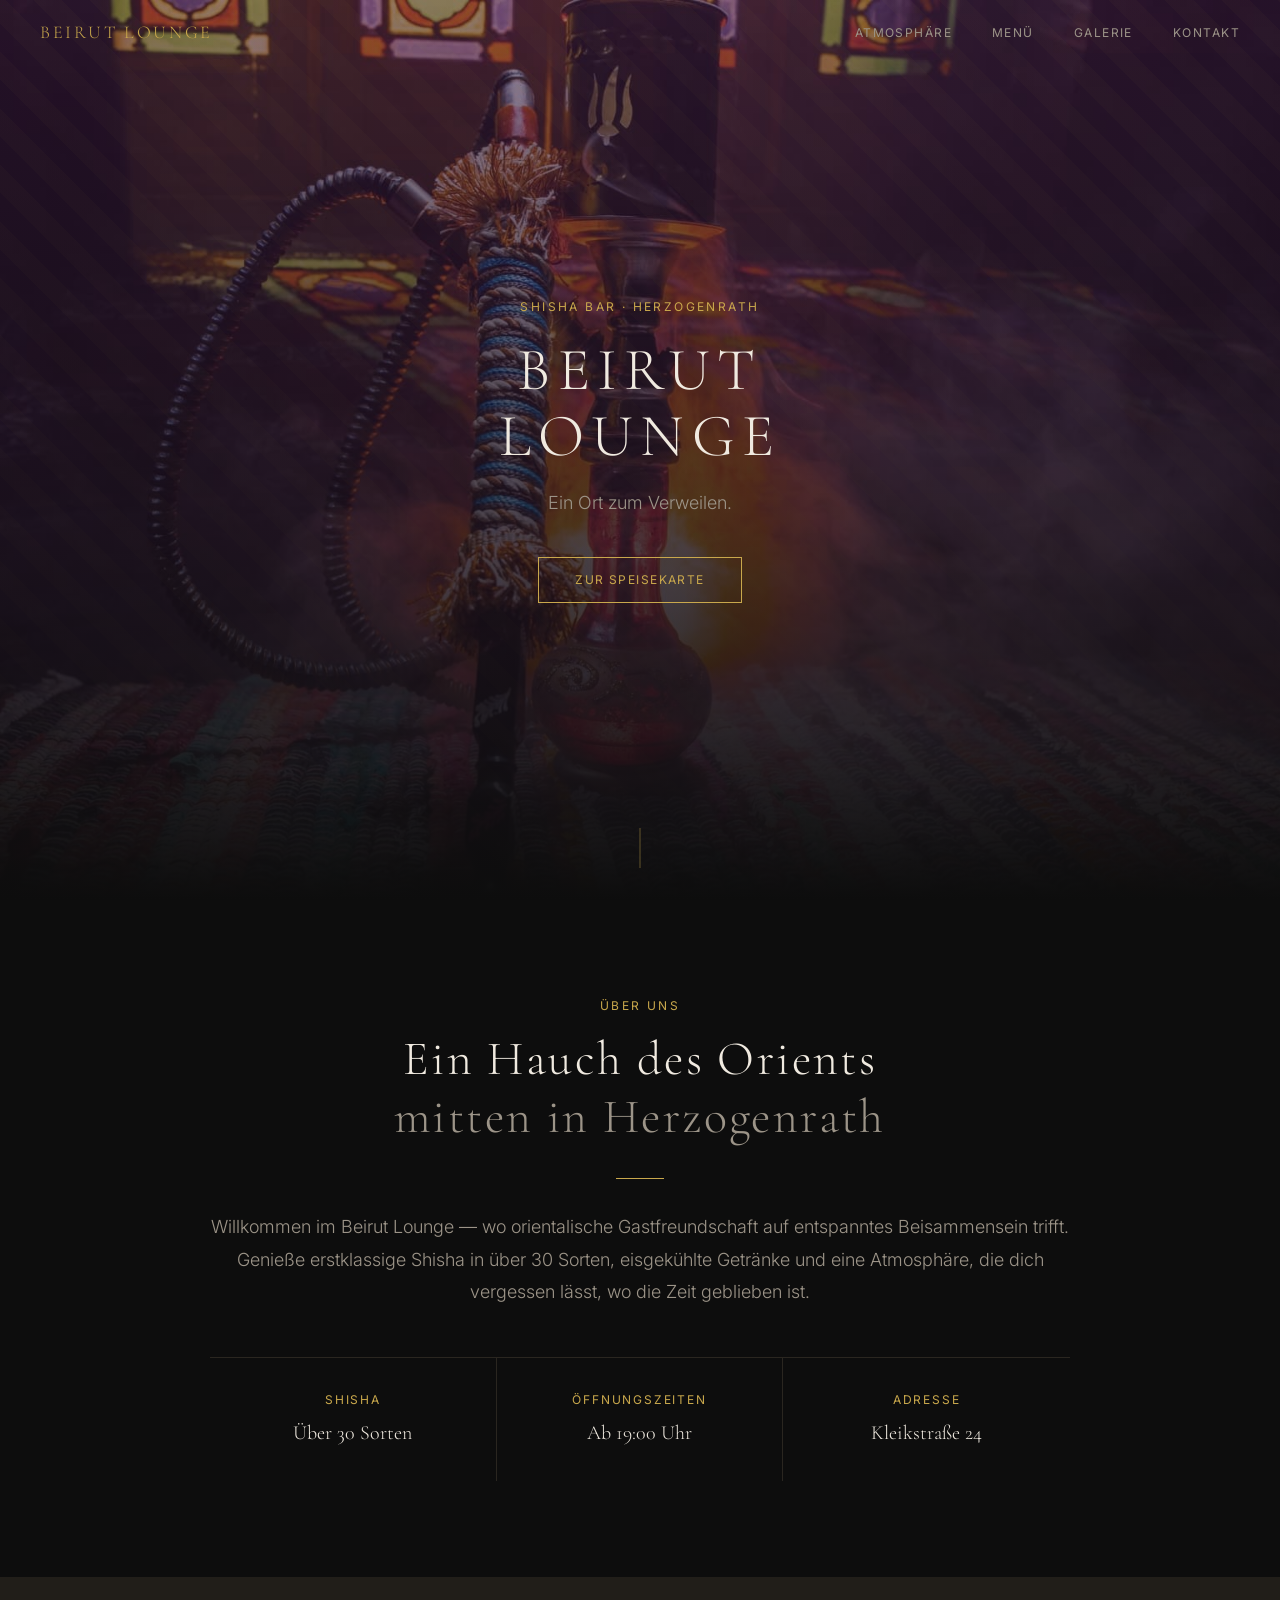
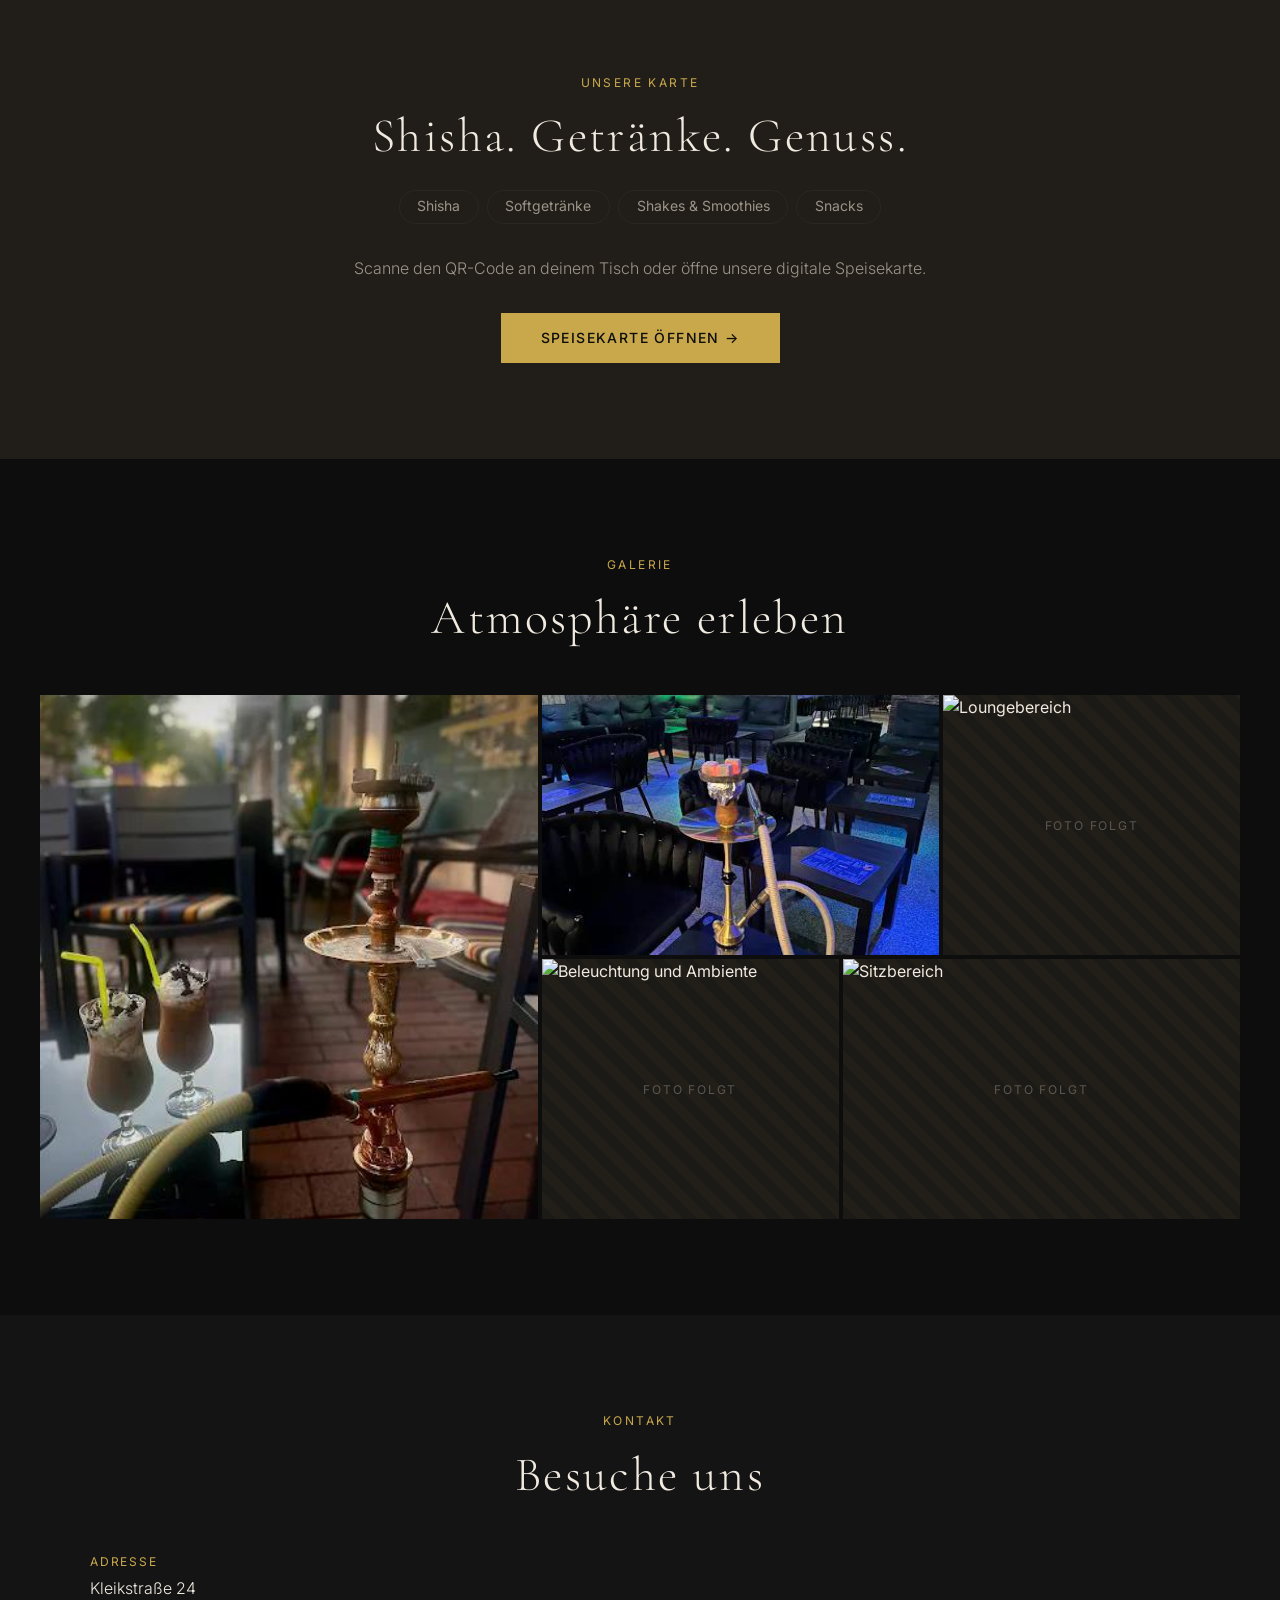
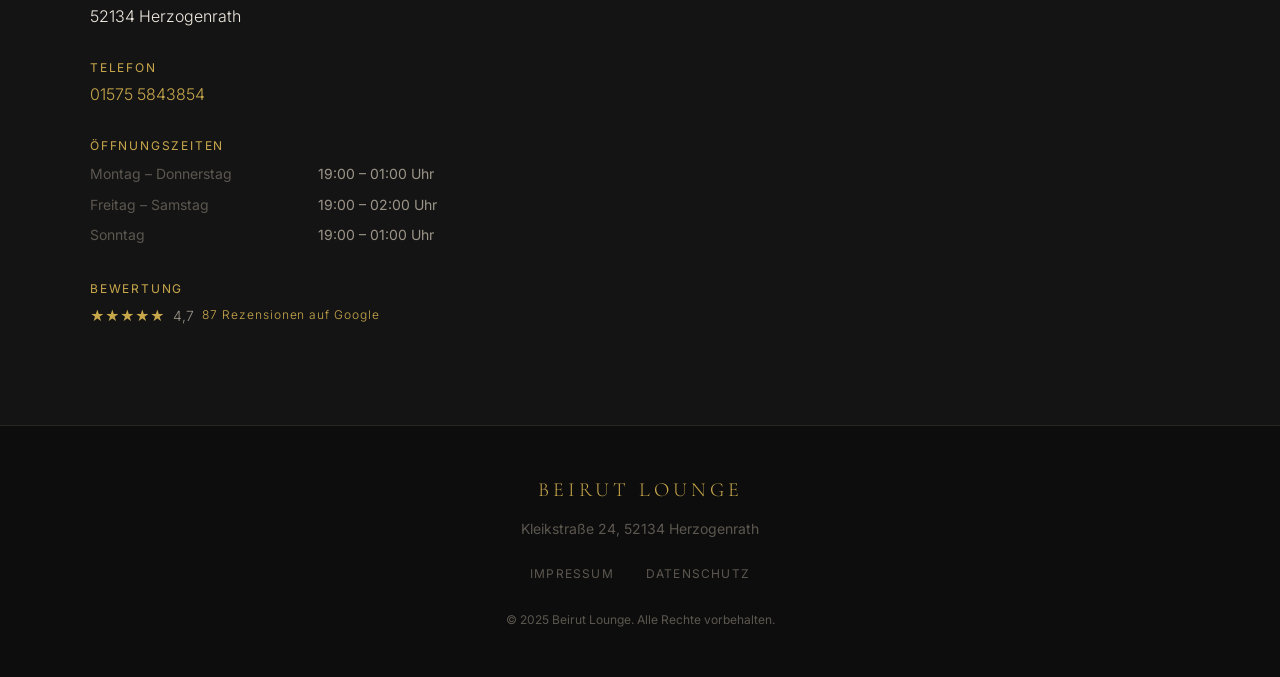
==== commit 707bc78a: "Revert: Logo-Änderungen rückgängig, zurück zu Textschriftzug Co-Authored-By: Claude Sonnet 4.6 <nore" ====
--- a/index.html
+++ b/index.html
@@ -23,9 +23,7 @@
 
   <!-- ─── NAVIGATION ─── -->
   <nav class="nav" aria-label="Hauptnavigation">
-    <a href="#" class="nav__logo" aria-label="Beirut Lounge – Startseite">
-      <img src="assets/images/Logo.svg" alt="Beirut Lounge" class="nav__logo-img">
-    </a>
+    <a href="#" class="nav__logo" aria-label="Beirut Lounge – Startseite">Beirut Lounge</a>
 
     <ul class="nav__links" role="list">
       <li><a href="#atmosphaere">Atmosphäre</a></li>
--- a/assets/css/main.css
+++ b/assets/css/main.css
@@ -60,13 +60,12 @@
 }
 
 .nav__logo {
-  display: flex;
-  align-items: center;
-}
-
-.nav__logo-img {
-  height: 40px;
-  width: auto;
+  font-family: var(--font-display);
+  font-size: var(--text-lg);
+  font-weight: 300;
+  letter-spacing: 0.15em;
+  text-transform: uppercase;
+  color: var(--accent);
 }
 
 .nav__links {
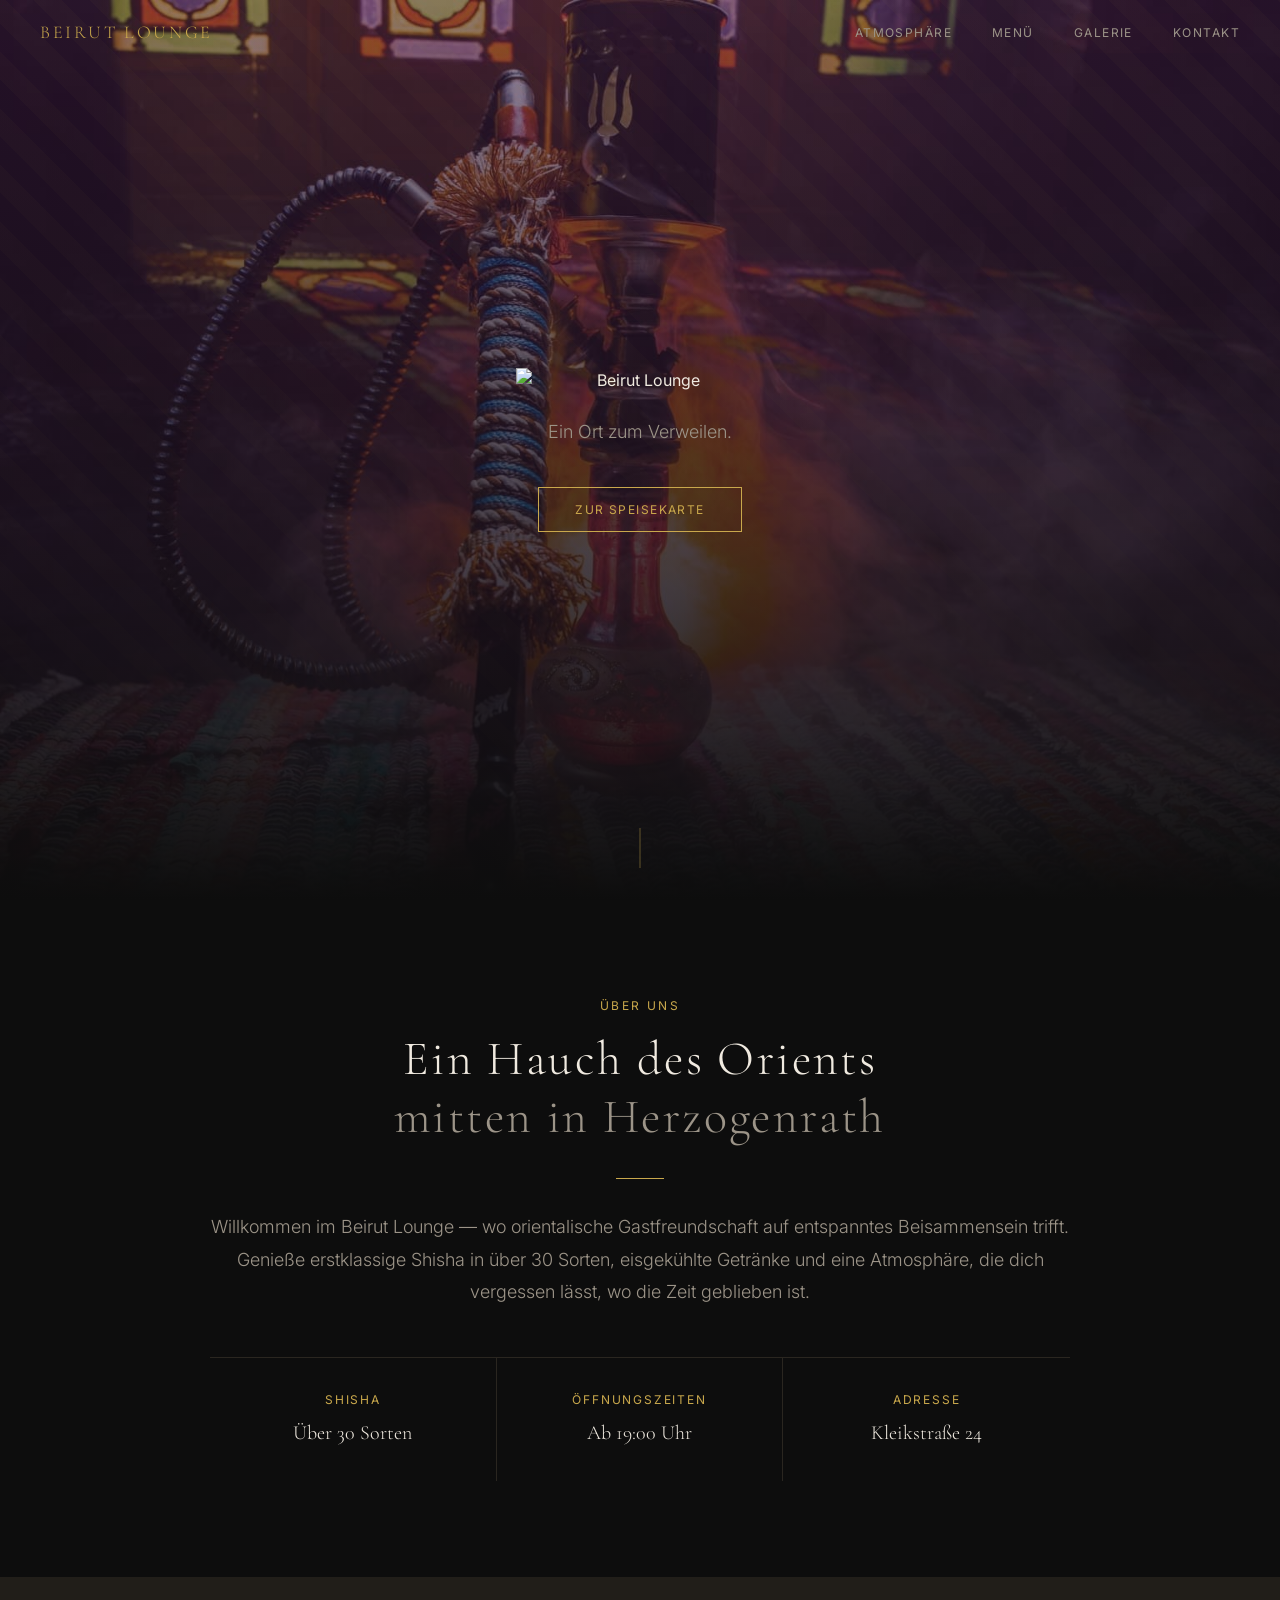
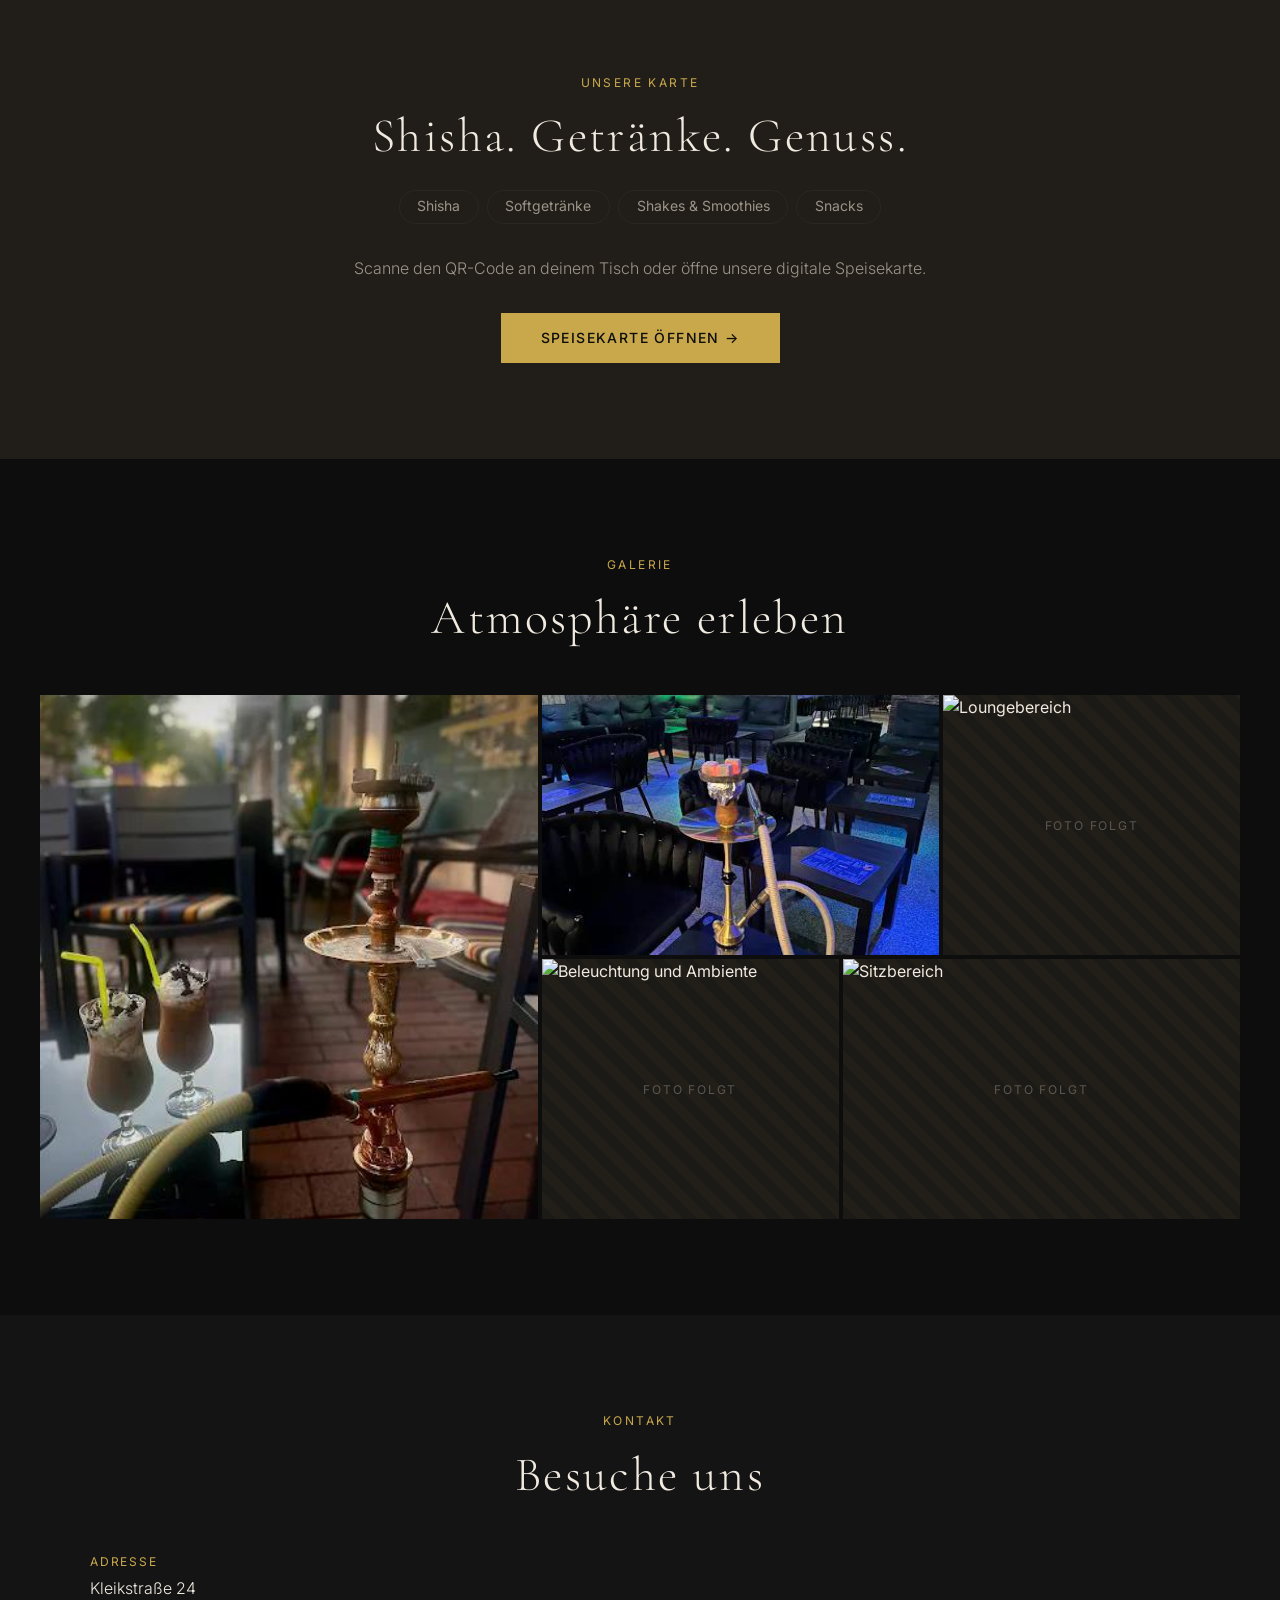
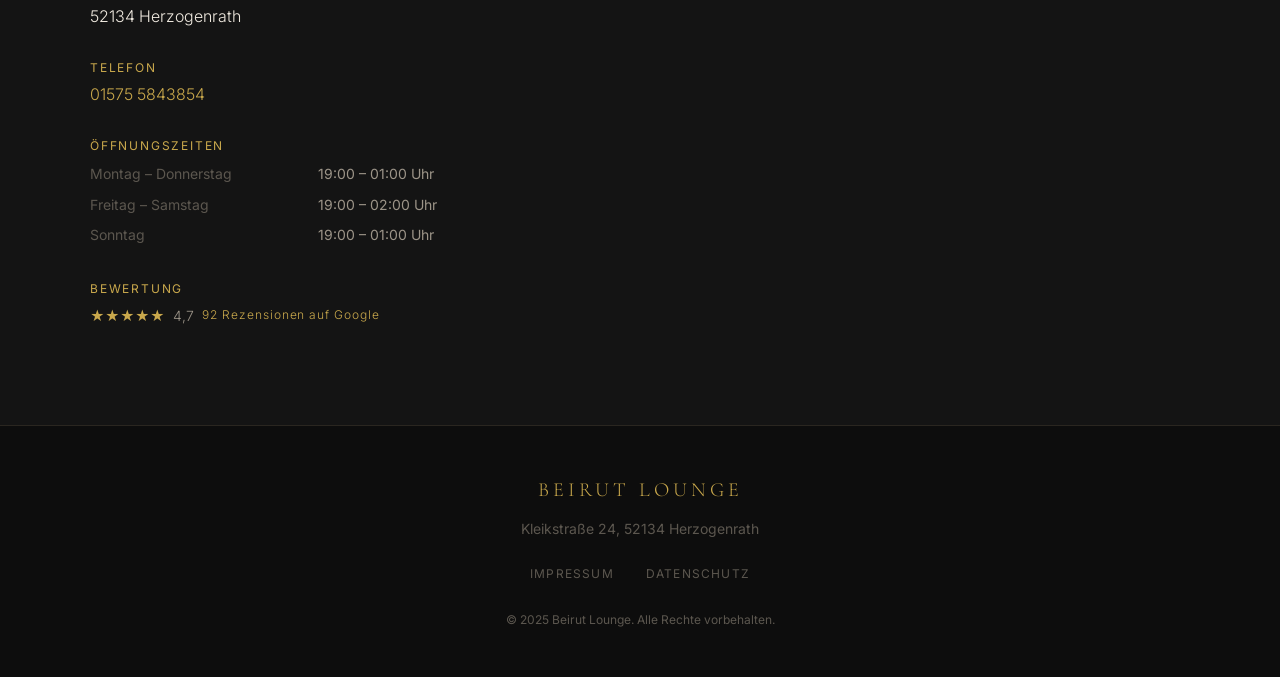
==== commit 561b765d: "Galerie: Mosaic-Grid zurück, Lightbox mit Pfeilen & Swipe - Grid-Layout wiederhergestellt - Lightbox" ====
--- a/index.html
+++ b/index.html
@@ -57,8 +57,7 @@
       <div class="hero__overlay"></div>
 
       <div class="hero__content">
-        <span class="hero__label">Shisha Bar &middot; Herzogenrath</span>
-        <h1 class="hero__title">Beirut<br>Lounge</h1>
+        <img src="assets/images/logo-transparent.png" alt="Beirut Lounge" class="hero__logo">
         <p class="hero__tagline">Ein Ort zum Verweilen.</p>
         <a href="menu.html" class="btn-ghost">Zur Speisekarte</a>
       </div>
@@ -124,23 +123,31 @@
       <h2 class="section-title reveal" id="gal-heading">Atmosphäre erleben</h2>
 
       <div class="gallery-grid reveal">
-        <div class="gallery-item">
+        <div class="gallery-item" data-index="0" data-src="assets/images/gallery-1.jpg">
           <img src="assets/images/gallery-1.jpg" alt="Innenbereich der Beirut Lounge" loading="lazy">
         </div>
-        <div class="gallery-item">
+        <div class="gallery-item" data-index="1" data-src="assets/images/gallery-2.jpg">
           <img src="assets/images/gallery-2.jpg" alt="Shisha Zubereitung" loading="lazy">
         </div>
-        <div class="gallery-item">
+        <div class="gallery-item" data-index="2" data-src="assets/images/gallery-3.jpg">
           <img src="assets/images/gallery-3.jpg" alt="Loungebereich" loading="lazy">
         </div>
-        <div class="gallery-item">
+        <div class="gallery-item" data-index="3" data-src="assets/images/gallery-4.jpg">
           <img src="assets/images/gallery-4.jpg" alt="Beleuchtung und Ambiente" loading="lazy">
         </div>
-        <div class="gallery-item">
+        <div class="gallery-item" data-index="4" data-src="assets/images/gallery-5.jpg">
           <img src="assets/images/gallery-5.jpg" alt="Sitzbereich" loading="lazy">
         </div>
       </div>
     </section>
+
+    <!-- ─── LIGHTBOX ─── -->
+    <div class="lightbox" id="lightbox" role="dialog" aria-modal="true" aria-label="Bild in voller Größe">
+      <button class="lightbox__close" aria-label="Schließen">&times;</button>
+      <button class="lightbox__prev" aria-label="Vorheriges Bild">&#8592;</button>
+      <img class="lightbox__img" src="" alt="">
+      <button class="lightbox__next" aria-label="Nächstes Bild">&#8594;</button>
+    </div>
 
     <!-- ─── KONTAKT ─── -->
     <section id="kontakt" class="kontakt" aria-labelledby="kontakt-heading">
@@ -185,7 +192,7 @@
                 <span>4,7</span>
                 <a href="https://maps.google.com/?q=Beirut+Lounge+Herzogenrath" target="_blank" rel="noopener noreferrer"
                    style="font-size: var(--text-xs); letter-spacing: 0.08em;">
-                  87 Rezensionen auf Google
+                  92 Rezensionen auf Google
                 </a>
               </span>
             </p>
--- a/assets/css/main.css
+++ b/assets/css/main.css
@@ -230,12 +230,20 @@
   animation: fadeUp 0.8s 0.1s ease both;
 }
 
+.hero__logo {
+  width: 249px;
+  height: auto;
+  margin: 0 auto 1.5rem;
+  display: block;
+  animation: fadeUp 0.8s ease both;
+}
+
 .hero__tagline {
   font-size: var(--text-lg);
   font-weight: 300;
   color: var(--text-secondary);
   margin-bottom: 2.5rem;
-  animation: fadeUp 0.8s 0.2s ease both;
+  animation: fadeUp 0.8s 0.1s ease both;
 }
 
 .btn-ghost {
@@ -433,6 +441,7 @@
 /* ─── GALERIE ─── */
 .galerie { background: var(--bg-primary); }
 
+/* ─── GALLERY GRID ─── */
 .gallery-grid {
   display: grid;
   grid-template-columns: repeat(12, 1fr);
@@ -451,6 +460,82 @@
   align-items: center;
   justify-content: center;
   position: relative;
+  cursor: pointer;
+}
+
+.gallery-item:nth-child(1) { grid-column: span 5; grid-row: span 2; }
+.gallery-item:nth-child(2) { grid-column: span 4; }
+.gallery-item:nth-child(3) { grid-column: span 3; }
+.gallery-item:nth-child(4) { grid-column: span 3; }
+.gallery-item:nth-child(5) { grid-column: span 4; }
+
+/* ─── LIGHTBOX ─── */
+.lightbox {
+  display: none;
+  position: fixed;
+  inset: 0;
+  z-index: 200;
+  background: rgba(0, 0, 0, 0.92);
+  align-items: center;
+  justify-content: center;
+  padding: 1.5rem;
+}
+
+.lightbox.active { display: flex; }
+
+.lightbox__img {
+  max-width: 100%;
+  max-height: 90vh;
+  object-fit: contain;
+  border: 1px solid var(--divider);
+}
+
+.lightbox__close {
+  position: absolute;
+  top: 1.25rem;
+  right: 1.5rem;
+  background: none;
+  border: none;
+  color: var(--text-secondary);
+  font-size: 2rem;
+  line-height: 1;
+  cursor: pointer;
+  transition: color 0.2s ease;
+}
+
+.lightbox__close:hover { color: var(--accent); }
+
+.lightbox__prev,
+.lightbox__next {
+  position: absolute;
+  top: 50%;
+  transform: translateY(-50%);
+  background: none;
+  border: 1px solid var(--accent-muted);
+  color: var(--accent);
+  font-size: 1.5rem;
+  width: 44px;
+  height: 44px;
+  display: flex;
+  align-items: center;
+  justify-content: center;
+  cursor: pointer;
+  transition: background 0.2s ease, border-color 0.2s ease;
+  border-radius: 2px;
+}
+
+.lightbox__prev { left: 1.25rem; }
+.lightbox__next { right: 1.25rem; }
+
+.lightbox__prev:hover,
+.lightbox__next:hover {
+  background: rgba(201,168,76,0.12);
+  border-color: var(--accent);
+}
+
+@media (max-width: 768px) {
+  .lightbox__prev,
+  .lightbox__next { display: none; }
 }
 
 .gallery-item::before {
@@ -492,12 +577,6 @@
   transform: scale(1.03);
 }
 
-.gallery-item:nth-child(1) { grid-column: span 5; grid-row: span 2; }
-.gallery-item:nth-child(2) { grid-column: span 4; }
-.gallery-item:nth-child(3) { grid-column: span 3; }
-.gallery-item:nth-child(4) { grid-column: span 3; }
-.gallery-item:nth-child(5) { grid-column: span 4; }
-.gallery-item:nth-child(6) { grid-column: span 5; }
 
 /* ─── KONTAKT ─── */
 .kontakt { background: var(--bg-surface); }
@@ -643,11 +722,7 @@
     grid-template-columns: 1fr 1fr;
     grid-template-rows: auto;
   }
-  .gallery-item:nth-child(n) {
-    grid-column: span 1;
-    grid-row: span 1;
-    height: 220px;
-  }
+  .gallery-item:nth-child(n) { grid-column: span 1; grid-row: span 1; height: 220px; }
   .gallery-item:nth-child(1) { grid-column: span 2; height: 280px; }
 }
 
@@ -671,15 +746,8 @@
 
   .kontakt__map-wrapper { padding-bottom: 56.25%; }
 
-  .gallery-grid {
-    grid-template-columns: 1fr;
-    grid-template-rows: auto;
-    gap: 3px;
-  }
-  .gallery-item:nth-child(n) {
-    grid-column: span 1;
-    height: 240px;
-  }
+  .gallery-grid { grid-template-columns: 1fr; gap: 3px; }
+  .gallery-item:nth-child(n) { grid-column: span 1; height: 240px; }
 
   .hero__bg { background-attachment: scroll; }
 }
